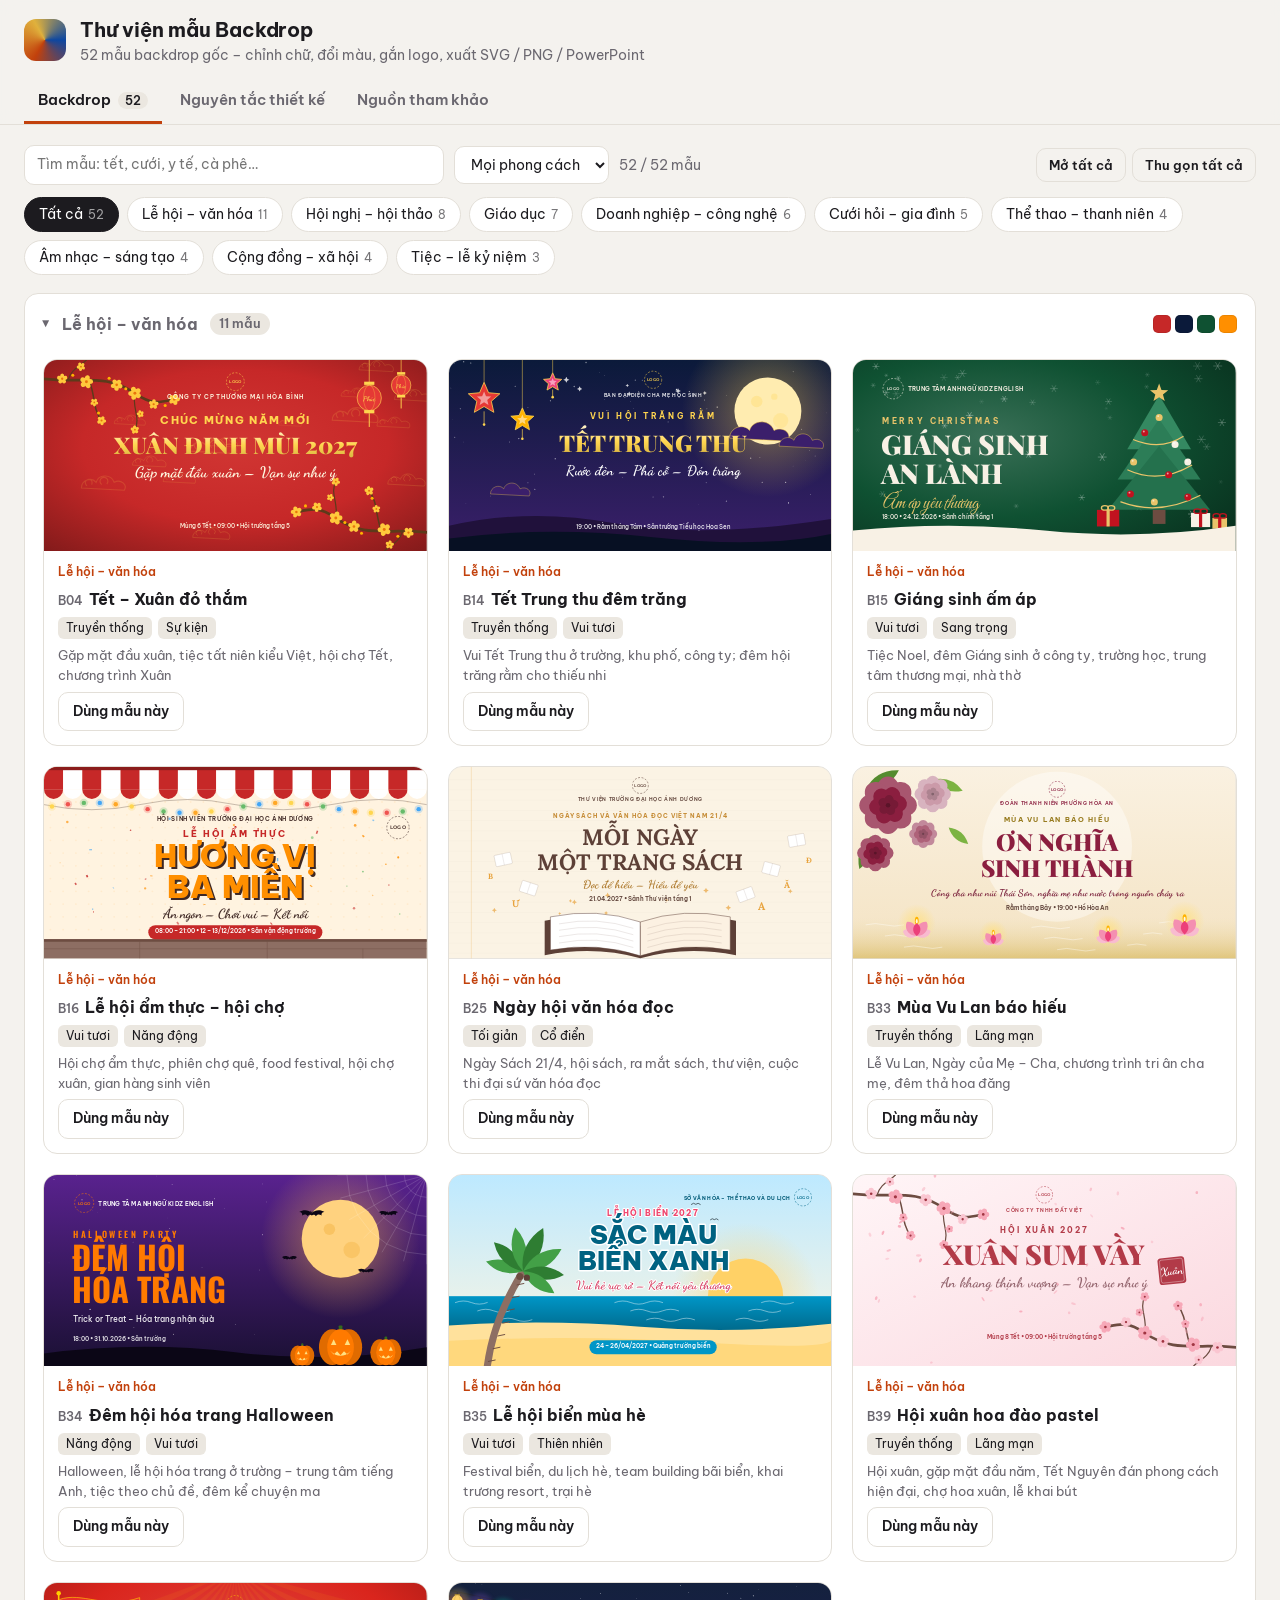
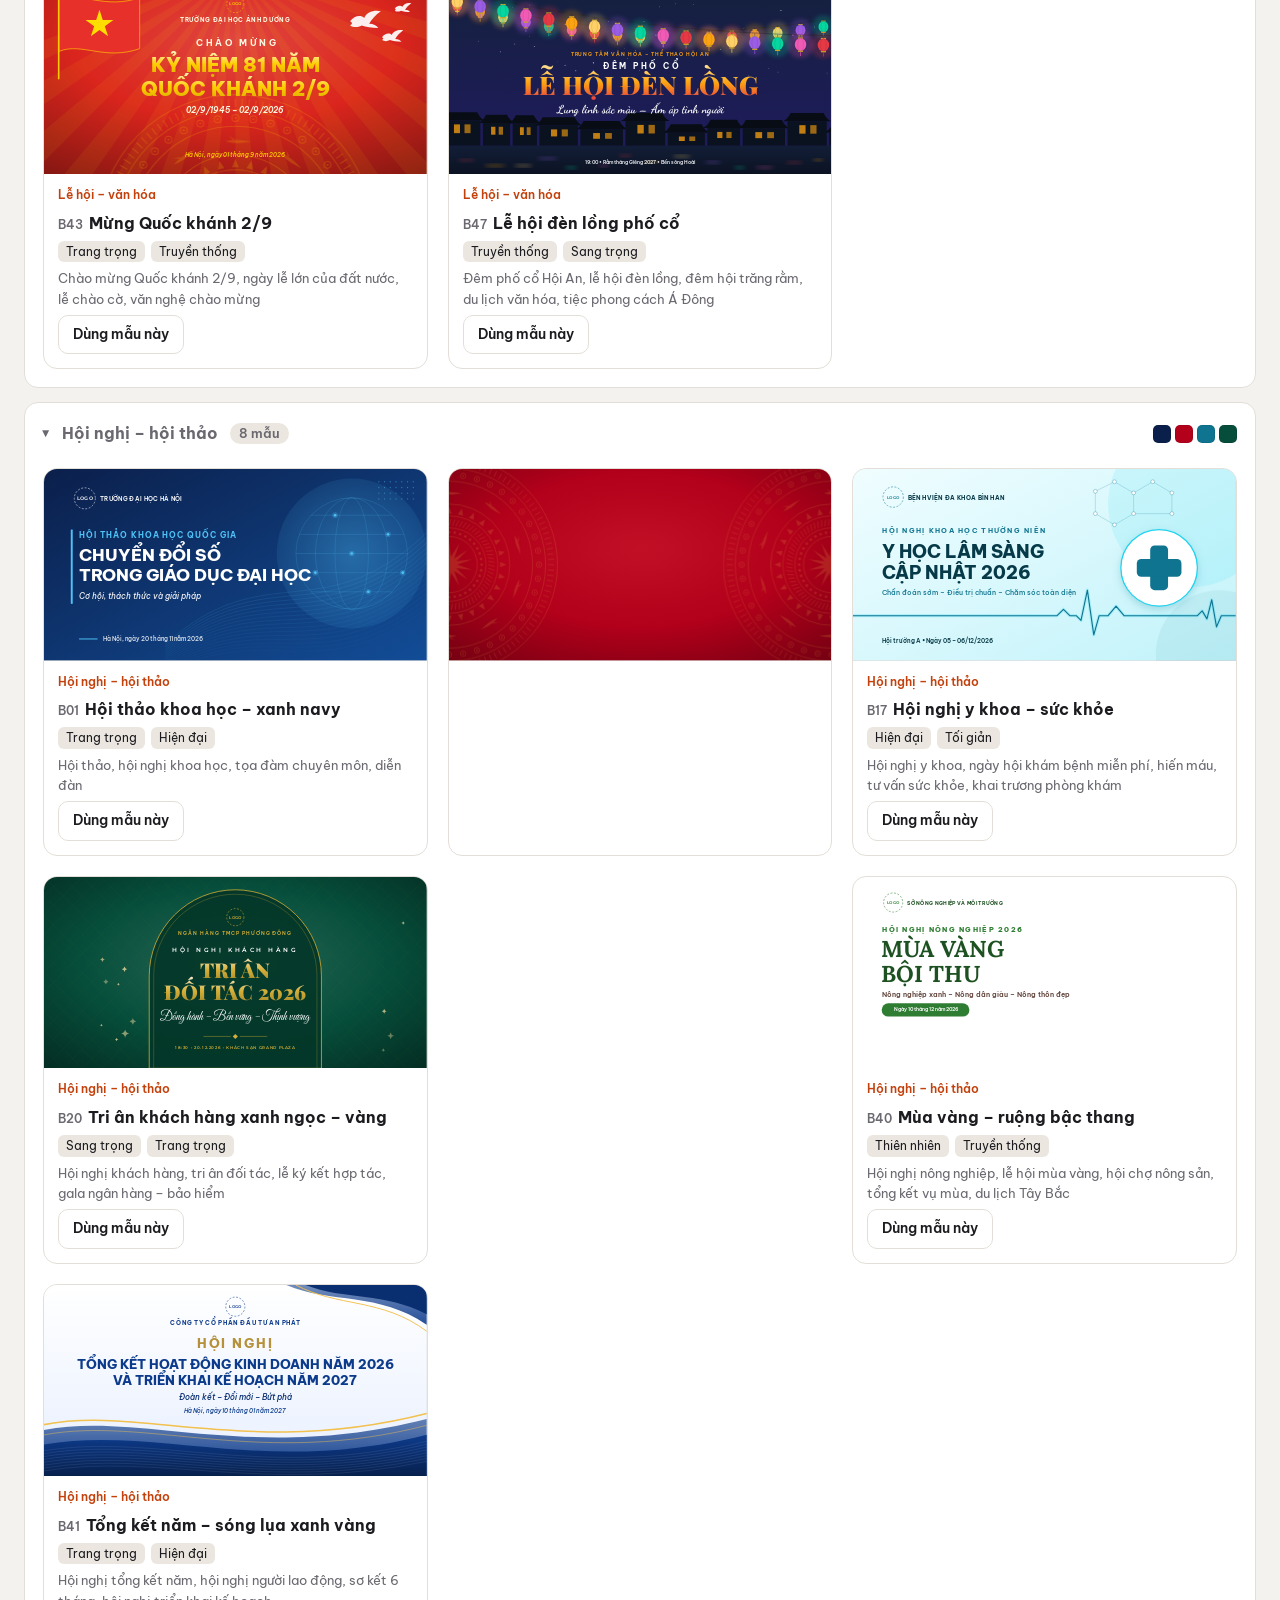
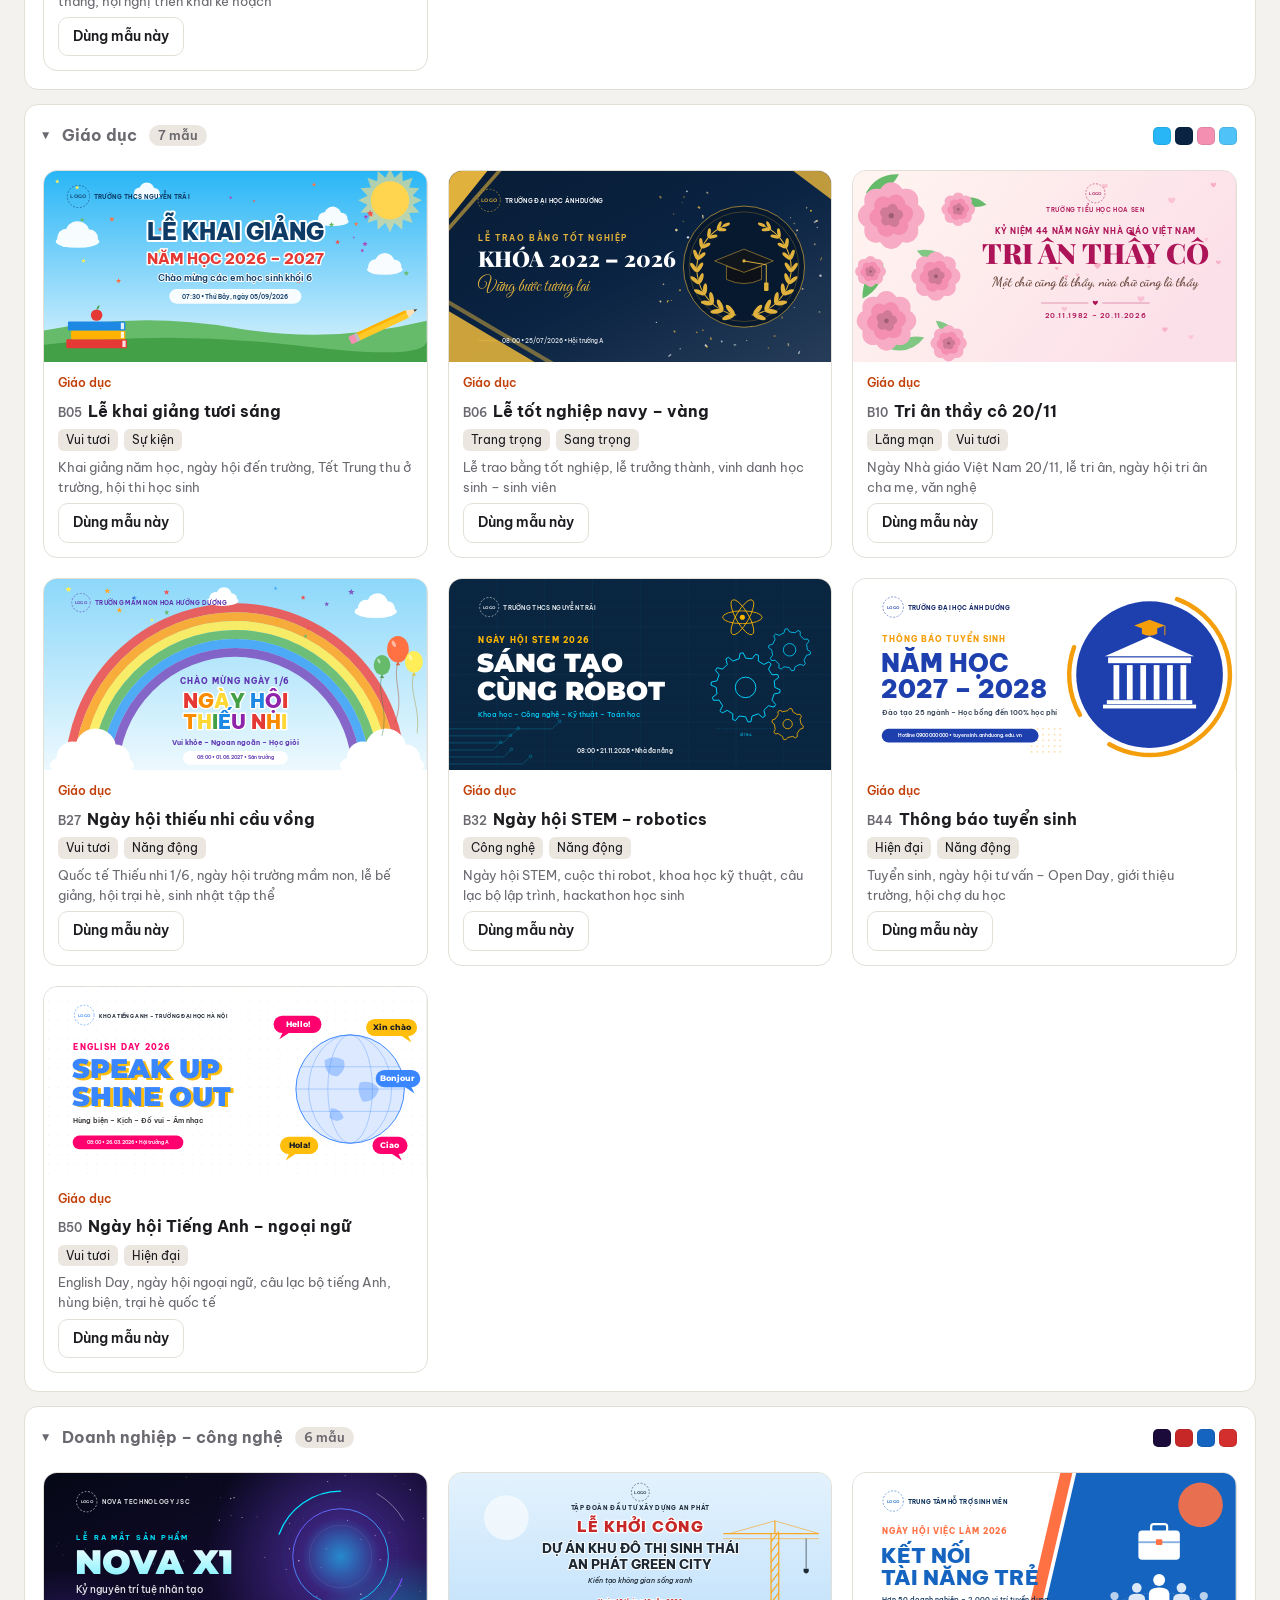
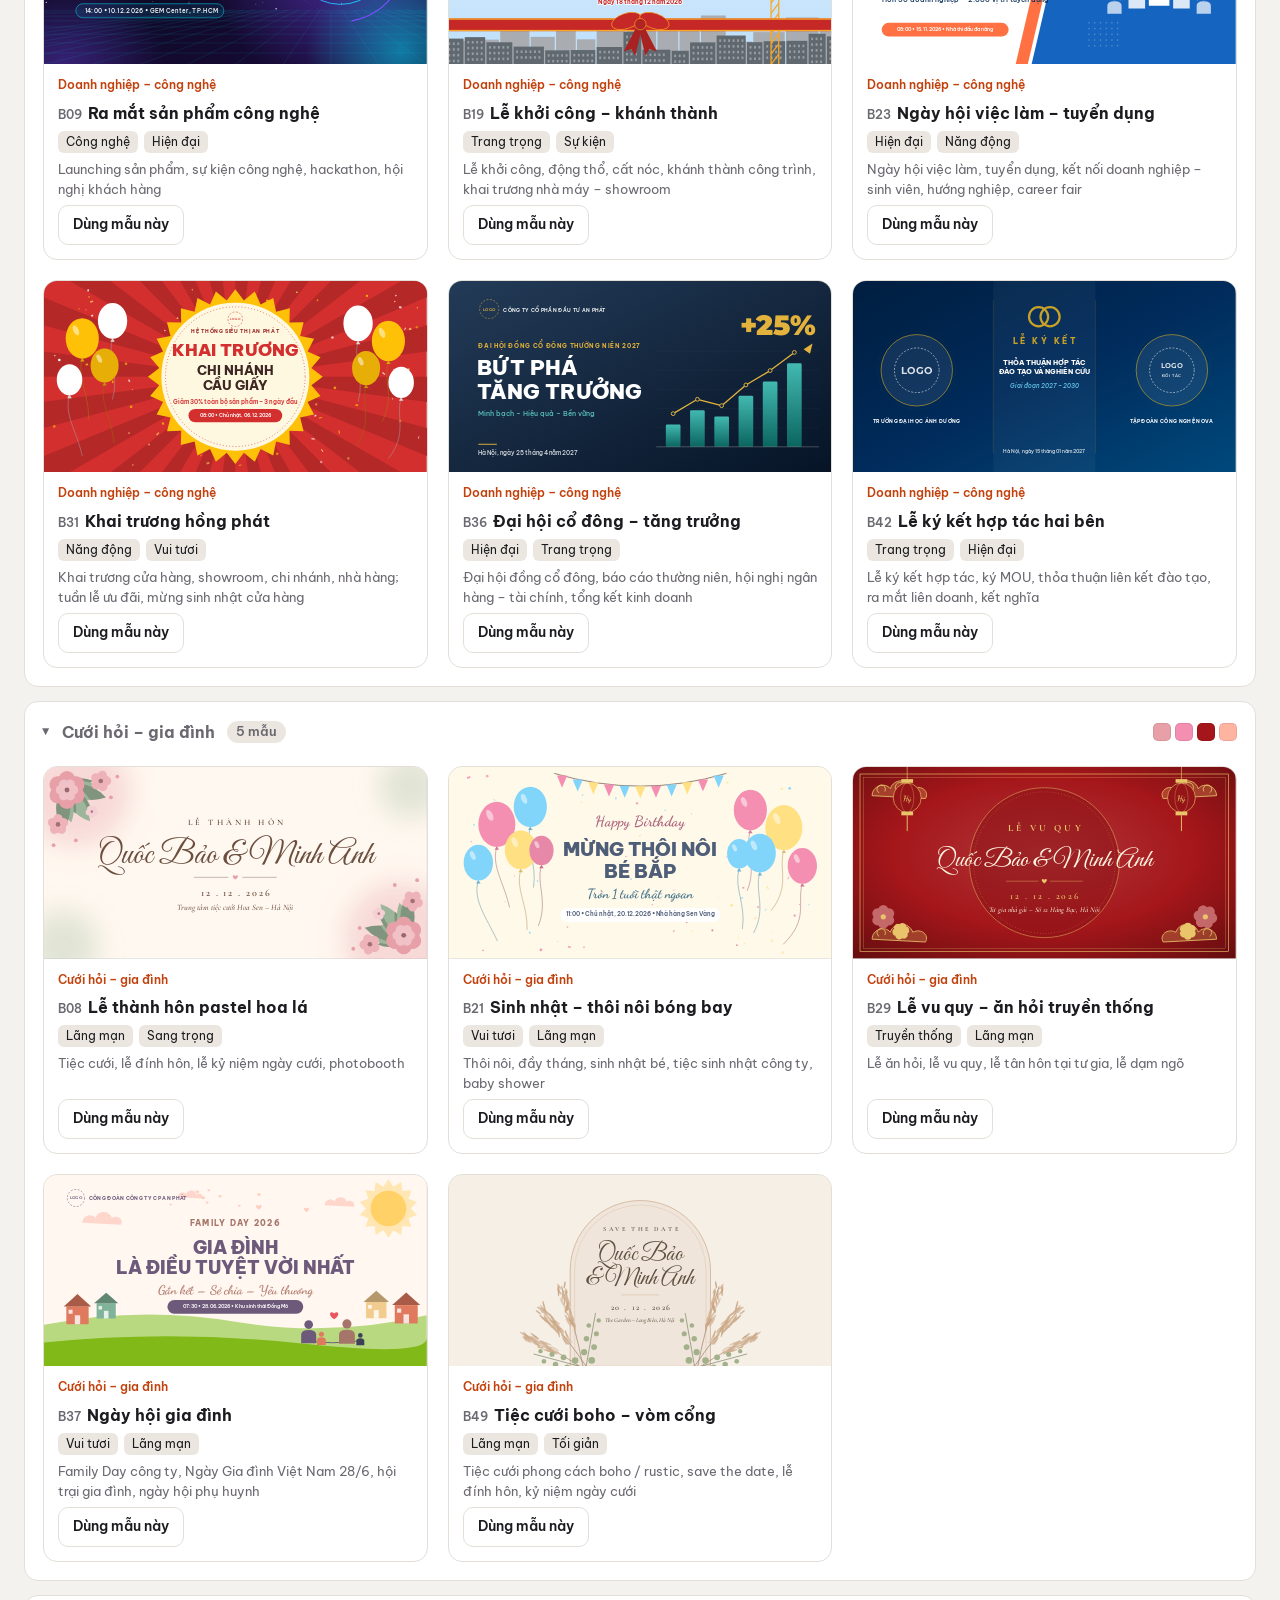
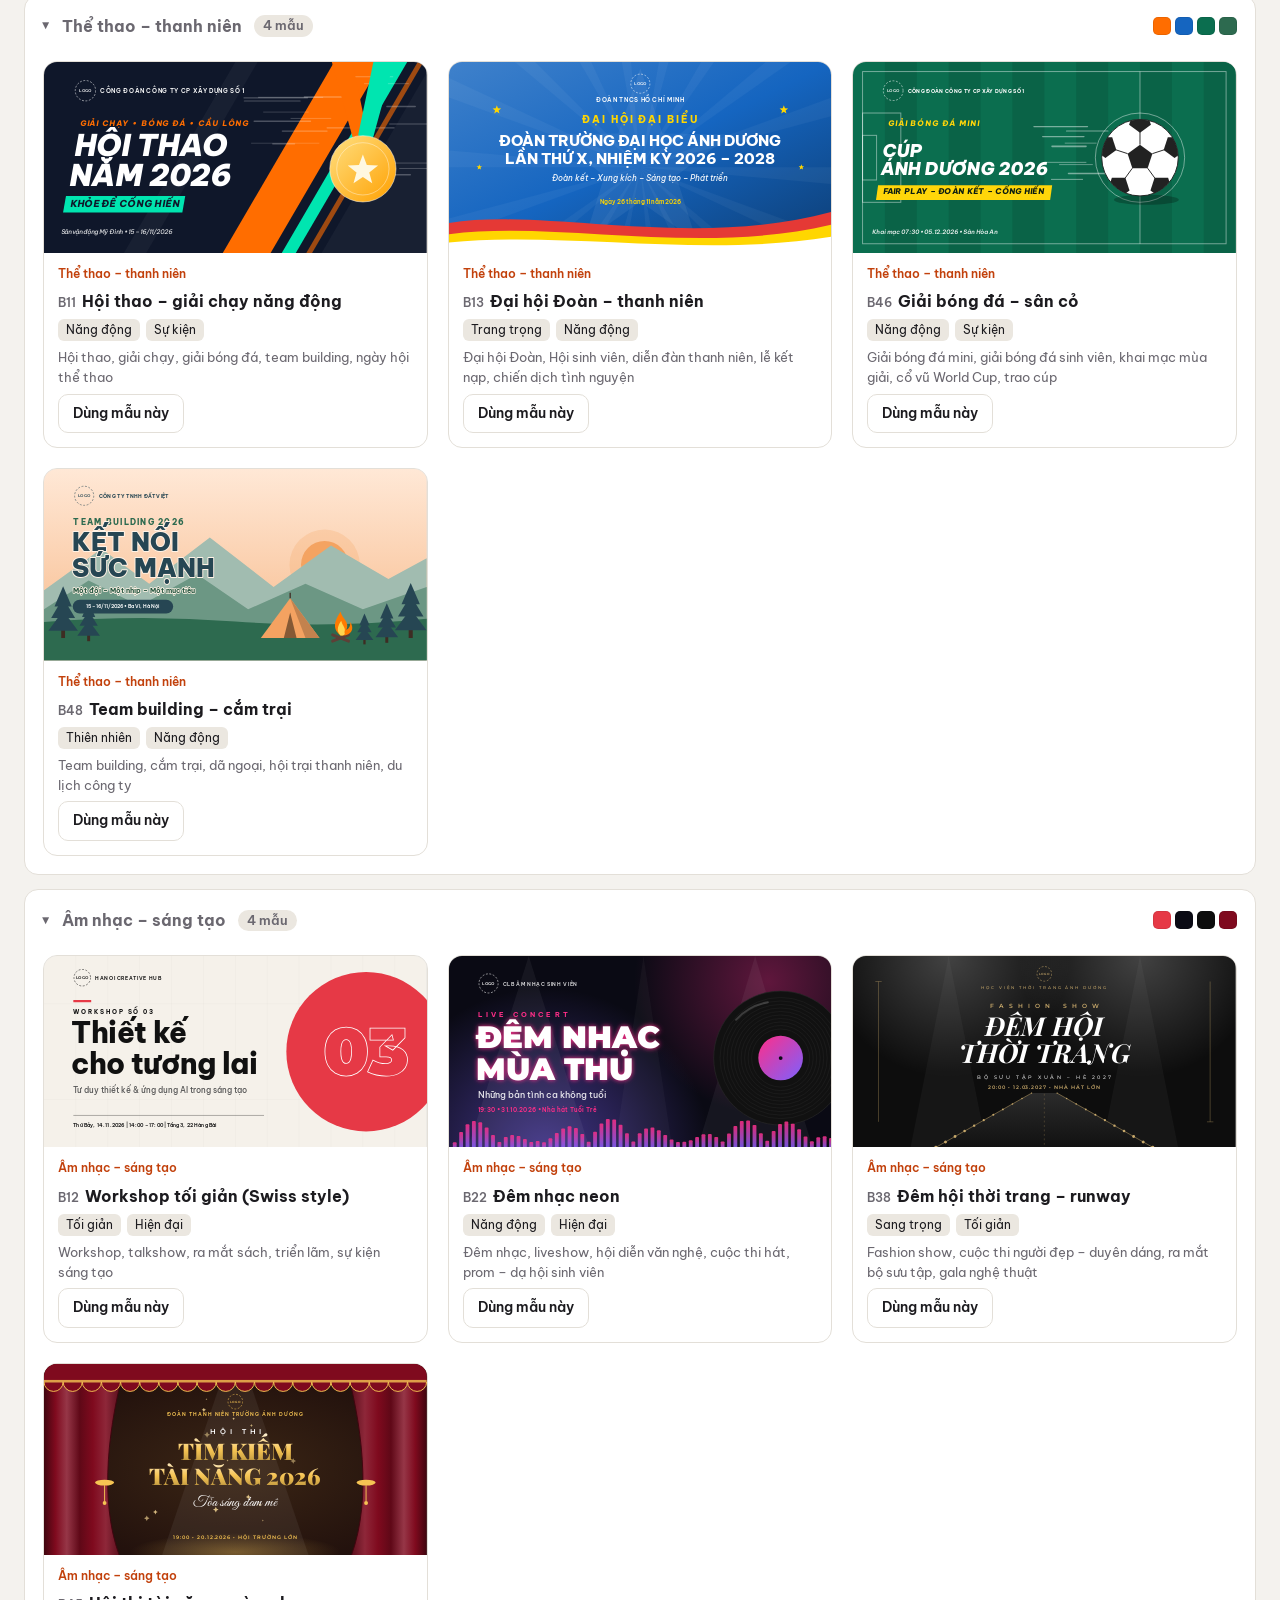
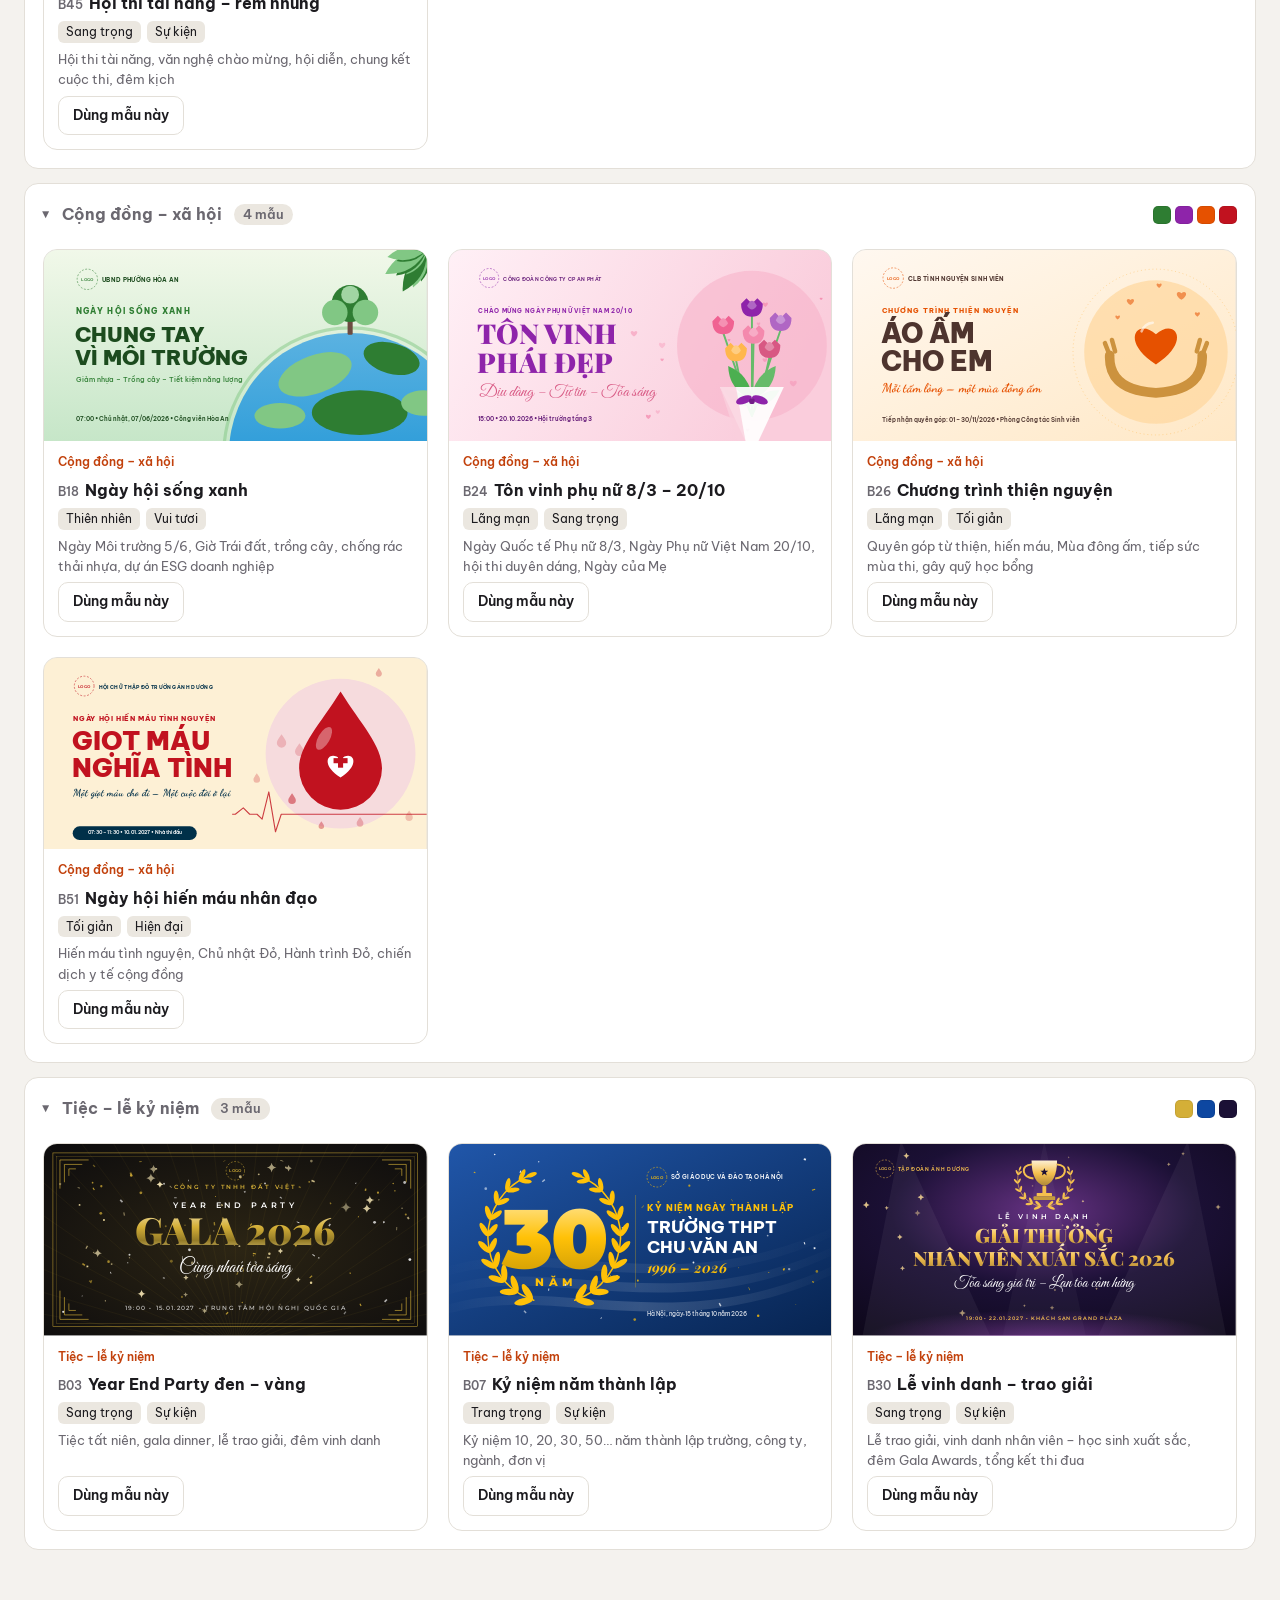
==== thu-vien/index.html @ 499a1e37 "Thư viện mẫu backdrop: 52 mẫu, trình chỉnh sửa và xuất SVG/PNG/PPTX - 52 mẫu backdrop vector (tỉ lệ " ====
<!doctype html>
<html lang="vi">
<head>
<meta charset="utf-8">
<meta name="viewport" content="width=device-width, initial-scale=1">
<title>Thư viện mẫu Backdrop</title>
<link rel="preconnect" href="https://fonts.googleapis.com">
<link rel="preconnect" href="https://fonts.gstatic.com" crossorigin>
<link id="gfonts" rel="stylesheet" href="">
<link rel="stylesheet" href="style.css">
</head>
<body>
<header class="top">
  <div class="brand">
    <div class="mark" aria-hidden="true"></div>
    <div>
      <h1>Thư viện mẫu Backdrop</h1>
      <p><span id="nAll">52</span> mẫu backdrop gốc – chỉnh chữ, đổi màu, gắn logo, xuất SVG / PNG / PowerPoint</p>
    </div>
  </div>
  <nav class="tabs" role="tablist">
    <button role="tab" data-tab="backdrop" class="on">Backdrop <span class="n" id="nB"></span></button>
    <button role="tab" data-tab="guide">Nguyên tắc thiết kế</button>
    <button role="tab" data-tab="refs">Nguồn tham khảo</button>
  </nav>
</header>

<main>
  <section id="gallery" class="panel">
    <div class="filters">
      <input type="search" id="q" placeholder="Tìm mẫu: tết, cưới, y tế, cà phê…" aria-label="Tìm mẫu">
      <select id="styleSel" aria-label="Lọc theo phong cách"></select>
      <span class="count" id="count"></span>
      <span class="grp-tools"><button type="button" class="btn ghost" id="openAll">Mở tất cả</button><button type="button" class="btn ghost" id="closeAll">Thu gọn tất cả</button></span>
    </div>
    <div class="chips" id="chips"></div>
    <div class="grid" id="grid"></div>
  </section>

  <section id="guide" class="panel doc" hidden></section>
  <section id="refs" class="panel doc" hidden></section>
</main>

<!-- Trình chỉnh sửa -->
<div class="editor" id="editor" hidden>
  <div class="ed-box" role="dialog" aria-modal="true" aria-labelledby="edTitle">
    <div class="ed-head">
      <div>
        <span class="ed-id" id="edId"></span>
        <h2 id="edTitle"></h2>
      </div>
      <button class="x" id="edClose" aria-label="Đóng">✕</button>
    </div>
    <div class="ed-body">
      <form class="ed-form" id="edForm" autocomplete="off"></form>
      <div class="ed-preview">
        <div class="stage" id="stage"></div>
        <p class="ed-desc" id="edDesc"></p>
        <div class="ed-actions">
          <button class="btn primary" id="dlSvg">Tải SVG (vector)</button>
          <div class="png">
            <button class="btn" id="dlPng">Tải PNG</button>
            <select id="pngSize" aria-label="Kích thước PNG"></select>
          </div>
          <div class="png">
            <button class="btn" id="dlPptx">Tải PPTX</button>
            <select id="pptxMode" aria-label="Kiểu file PowerPoint">
              <option value="edit" selected>Chữ sửa được trong PowerPoint</option>
              <option value="image">Ảnh nguyên bản (giống 100 %)</option>
            </select>
          </div>
          <button class="btn ghost" id="reset">Khôi phục mặc định</button>
        </div>
        <p class="status" id="status" role="status"></p>
      </div>
    </div>
  </div>
</div>

<script src="js/core.js"></script>
<script src="js/backdrops.js"></script>
<script src="js/backdrops2.js"></script>
<script src="js/backdrops3.js"></script>
<script src="js/backdrops4.js"></script>
<script src="js/topics.js"></script>
<script src="js/content.js"></script>
<script src="js/studio.js"></script>
<script src="js/motifs.js"></script>
<script src="js/motifs2.js"></script>
<script src="js/app.js"></script>
</body>
</html>
---- thu-vien/style.css ----
:root {
  --bg: #f4f2ee;
  --card: #ffffff;
  --ink: #1c1b1f;
  --muted: #6b6870;
  --line: #e3dfd8;
  --accent: #c2410c;
  --accent-ink: #ffffff;
  --chip: #ebe7e0;
  --check: repeating-conic-gradient(#ece9e4 0 25%, #f8f7f5 0 50%) 0 0 / 18px 18px;
  --radius: 14px;
  font-family: 'Be Vietnam Pro', system-ui, sans-serif;
}
* { box-sizing: border-box; }
html, body { margin: 0; background: var(--bg); color: var(--ink); }
body { font-size: 15px; line-height: 1.55; }
button, input, select, textarea { font: inherit; color: inherit; }

/* ---------- Đầu trang ---------- */
.top { position: sticky; top: 0; z-index: 5; background: rgba(244, 242, 238, .92); backdrop-filter: blur(8px); border-bottom: 1px solid var(--line); padding: 14px 24px 0; }
.brand { display: flex; gap: 14px; align-items: center; max-width: 1280px; margin: 0 auto; }
.mark { width: 42px; height: 42px; border-radius: 12px; flex: none; background: conic-gradient(from 210deg, #c2410c, #e0b13c, #0d47a1, #c2410c); }
.brand h1 { font-size: 20px; margin: 0; letter-spacing: -.01em; }
.brand p { margin: 0; color: var(--muted); font-size: 13.5px; }
.tabs { display: flex; gap: 4px; max-width: 1280px; margin: 12px auto 0; overflow-x: auto; scrollbar-width: none; }
.tabs button { border: 0; background: none; padding: 10px 14px; border-bottom: 3px solid transparent; cursor: pointer; font-weight: 600; color: var(--muted); white-space: nowrap; }
.tabs button.on { color: var(--ink); border-color: var(--accent); }
.tabs .n { font-size: 12px; background: var(--chip); border-radius: 99px; padding: 1px 7px; margin-left: 4px; }

main { max-width: 1280px; margin: 0 auto; padding: 20px 24px 60px; }

/* ---------- Bộ lọc & lưới mẫu ---------- */
.filters { display: flex; gap: 10px; flex-wrap: wrap; align-items: center; margin-bottom: 12px; }
.filters input, .filters select { border: 1px solid var(--line); background: var(--card); border-radius: 10px; padding: 8px 12px; font-size: 14px; }
.filters input { flex: 1 1 260px; max-width: 420px; }
.filters input:focus, .filters select:focus { outline: 2px solid var(--accent); outline-offset: -1px; }
.filters .count { color: var(--muted); font-size: 13.5px; }
.empty { grid-column: 1 / -1; color: var(--muted); padding: 30px 0; text-align: center; }
.meta .topic { font-size: 12px; color: var(--accent); font-weight: 600; }
.chips { display: flex; flex-wrap: wrap; gap: 8px; margin-bottom: 18px; }
.chips button { border: 1px solid var(--line); background: var(--card); border-radius: 99px; padding: 6px 14px; cursor: pointer; font-size: 13.5px; }
.chips button.on { background: var(--ink); color: #fff; border-color: var(--ink); }
.grid { display: grid; gap: 20px; grid-template-columns: repeat(auto-fill, minmax(340px, 1fr)); }
.card { background: var(--card); border: 1px solid var(--line); border-radius: var(--radius); overflow: hidden; display: flex; flex-direction: column; transition: box-shadow .2s, transform .2s; }
.card:hover { box-shadow: 0 10px 30px rgba(0, 0, 0, .08); transform: translateY(-2px); }
.thumb { cursor: pointer; background: #ddd; }
.thumb svg { width: 100%; height: auto; display: block; }
.meta { padding: 12px 14px 14px; display: flex; flex-direction: column; gap: 6px; flex: 1; }
.meta h3 { margin: 0; font-size: 15.5px; }
.meta .id { font-size: 12px; color: var(--muted); font-weight: 600; margin-right: 6px; }
.meta .use { margin: 0; color: var(--muted); font-size: 13px; }
.tags { display: flex; gap: 6px; flex-wrap: wrap; }
.tags span { font-size: 11.5px; background: var(--chip); border-radius: 6px; padding: 2px 8px; }
.meta .btn { margin-top: auto; align-self: flex-start; }

.btn { border: 1px solid var(--line); background: var(--card); padding: 8px 14px; border-radius: 10px; cursor: pointer; font-weight: 600; font-size: 14px; }
.btn:hover { border-color: #bdb6ab; }
.btn.primary { background: var(--accent); color: var(--accent-ink); border-color: var(--accent); }
.btn.primary:hover { filter: brightness(1.08); }
.btn.ghost { background: transparent; }
.btn:disabled { opacity: .55; cursor: progress; }

/* ---------- Trình chỉnh sửa ---------- */
.editor { position: fixed; inset: 0; z-index: 20; background: rgba(20, 18, 24, .55); display: flex; align-items: center; justify-content: center; padding: 20px; }
.editor[hidden] { display: none; }
.ed-box { background: var(--bg); border-radius: 18px; width: min(1320px, 100%); max-height: 100%; display: flex; flex-direction: column; overflow: hidden; box-shadow: 0 30px 80px rgba(0, 0, 0, .35); }
.ed-head { display: flex; justify-content: space-between; align-items: center; padding: 14px 20px; border-bottom: 1px solid var(--line); background: var(--card); }
.ed-head h2 { margin: 0; font-size: 18px; }
.ed-id { font-size: 12px; color: var(--muted); font-weight: 700; }
.x { border: 0; background: var(--chip); width: 36px; height: 36px; border-radius: 50%; cursor: pointer; font-size: 16px; }
.ed-body { display: grid; grid-template-columns: 340px 1fr; min-height: 0; overflow: hidden; flex: 1; }
.ed-form { padding: 18px 20px; overflow-y: auto; border-right: 1px solid var(--line); display: flex; flex-direction: column; gap: 12px; background: var(--card); }
.ed-form label { display: flex; flex-direction: column; gap: 4px; font-size: 13px; font-weight: 600; color: var(--muted); }
.ed-form input[type=text], .ed-form textarea { border: 1px solid var(--line); border-radius: 9px; padding: 8px 10px; background: #fff; color: var(--ink); font-weight: 500; font-size: 14.5px; resize: vertical; }
.ed-form input[type=text]:focus, .ed-form textarea:focus { outline: 2px solid var(--accent); outline-offset: -1px; border-color: transparent; }
.ed-form h4 { margin: 8px 0 0; font-size: 12px; text-transform: uppercase; letter-spacing: .08em; color: var(--muted); }
.colors { display: grid; grid-template-columns: 1fr 1fr; gap: 10px; }
.colors label { flex-direction: row; align-items: center; gap: 8px; font-weight: 500; color: var(--ink); }
.colors input[type=color] { width: 38px; height: 32px; border: 1px solid var(--line); border-radius: 8px; padding: 2px; background: #fff; cursor: pointer; flex: none; }
.ed-form .row { flex-direction: row; align-items: center; gap: 8px; color: var(--ink); font-weight: 500; }
.logo-pick { display: flex; gap: 8px; flex-wrap: wrap; align-items: center; }
.logo-pick img { width: 46px; height: 46px; object-fit: contain; background: var(--check); border-radius: 8px; border: 1px solid var(--line); }
.hint { font-size: 12.5px; color: var(--muted); margin: 0; font-weight: 400; }
.ed-preview { padding: 20px; overflow-y: auto; display: flex; flex-direction: column; gap: 14px; }
.stage { border-radius: 10px; overflow: hidden; box-shadow: 0 6px 24px rgba(0, 0, 0, .12); background: #fff; }
.stage svg { width: 100%; height: auto; display: block; }
.ed-desc { margin: 0; color: var(--muted); font-size: 14px; }
.ed-actions { display: flex; flex-wrap: wrap; gap: 10px; align-items: center; }
.png { display: flex; border: 1px solid var(--line); border-radius: 10px; overflow: hidden; background: var(--card); }
.png .btn { border: 0; border-radius: 0; }
.png select { border: 0; border-left: 1px solid var(--line); padding: 0 10px; background: var(--card); }
.status { margin: 0; font-size: 13.5px; color: var(--accent); min-height: 1.4em; }

/* ---------- Trang hướng dẫn ---------- */
.doc { max-width: 980px; }
.doc h2 { font-size: 22px; margin: 34px 0 10px; letter-spacing: -.01em; }
.doc h2:first-child { margin-top: 6px; }
.doc h3 { font-size: 16px; margin: 20px 0 6px; }
.doc p, .doc li { color: #38363c; }
.doc table { border-collapse: collapse; width: 100%; background: var(--card); border-radius: 12px; overflow: hidden; font-size: 14px; }
.doc th, .doc td { border-bottom: 1px solid var(--line); padding: 9px 12px; text-align: left; vertical-align: top; }
.doc th { background: var(--chip); font-weight: 700; }
.box { background: var(--card); border: 1px solid var(--line); border-radius: 12px; padding: 14px 18px; margin: 12px 0; }
.box.warn { border-left: 4px solid var(--accent); }
.pal { display: grid; grid-template-columns: repeat(auto-fill, minmax(260px, 1fr)); gap: 12px; }
.pal .p { background: var(--card); border: 1px solid var(--line); border-radius: 12px; padding: 12px; }
.pal .sw { display: flex; height: 38px; border-radius: 8px; overflow: hidden; margin: 6px 0; }
.pal .sw span { flex: 1; }
.pal code, .doc code { font-size: 12px; background: var(--chip); padding: 1px 5px; border-radius: 4px; }
.fontrow { background: var(--card); border: 1px solid var(--line); border-radius: 12px; padding: 12px 16px; margin: 8px 0; display: grid; grid-template-columns: 170px 1fr; gap: 12px; align-items: center; }
.fontrow small { color: var(--muted); display: block; }
.links { display: grid; grid-template-columns: repeat(auto-fill, minmax(280px, 1fr)); gap: 12px; }
.links a { display: block; background: var(--card); border: 1px solid var(--line); border-radius: 12px; padding: 14px 16px; text-decoration: none; color: var(--ink); }
.links a:hover { border-color: var(--accent); }
.links a b { display: block; margin-bottom: 2px; }
.links a span { color: var(--muted); font-size: 13.5px; }
pre.prompt { white-space: pre-wrap; background: #1f1d24; color: #f3efe8; padding: 14px 16px; border-radius: 12px; font-size: 13.5px; line-height: 1.6; }

@media (max-width: 860px) {
  .top { padding: 12px 16px 0; }
  main { padding: 16px 16px 50px; }
  .grid { grid-template-columns: 1fr; }
  .editor { padding: 0; }
  .ed-box { border-radius: 0; height: 100%; }
  .ed-body { grid-template-columns: 1fr; overflow-y: auto; }
  .ed-form { border-right: 0; border-bottom: 1px solid var(--line); overflow: visible; }
  .ed-preview { overflow: visible; order: -1; }
  .fontrow { grid-template-columns: 1fr; }
}
.chips small { opacity: .6; font-size: 11.5px; margin-left: 2px; }

/* ---------- Bảng màu & tùy chọn tự động ---------- */
.ed-form input[type=range] { width: 100%; accent-color: var(--accent); }
.ed-form output { float: right; color: var(--ink); font-weight: 700; }
.ed-form select { border: 1px solid var(--line); border-radius: 9px; padding: 7px 8px; background: #fff; color: var(--ink); font-weight: 500; }
.ed-form .two { display: grid; grid-template-columns: 1fr 1fr; gap: 10px; }
.pals { display: grid; grid-template-columns: repeat(3, 1fr); gap: 6px; }
.ed-form { overflow-x: hidden; }
.pal-chip { min-width: 0; border: 1px solid var(--line); background: #fff; border-radius: 9px; padding: 4px; cursor: pointer; display: flex; flex-wrap: wrap; gap: 0; overflow: hidden; }
.pal-chip:hover { border-color: var(--accent); }
.pal-chip span { flex: 1 0 20%; height: 18px; }
.pal-chip span:first-child { border-radius: 5px 0 0 5px; } .pal-chip span:nth-child(5) { border-radius: 0 5px 5px 0; }
.pal-chip em { flex: 1 0 100%; font-style: normal; font-size: 10.5px; color: var(--muted); text-align: left; padding: 3px 2px 0; white-space: nowrap; overflow: hidden; text-overflow: ellipsis; }
.gen { display: flex; gap: 8px; align-items: center; }
.gen input[type=color] { width: 38px; height: 34px; border: 1px solid var(--line); border-radius: 8px; padding: 2px; background: #fff; }
.gen select { flex: 1; border: 1px solid var(--line); border-radius: 9px; padding: 7px 8px; background: #fff; }
details summary { cursor: pointer; font-size: 13px; font-weight: 600; color: var(--muted); margin: 4px 0 8px; }
#layoutNote { color: var(--accent); }

/* ---------- Nhóm mẫu theo chủ đề (thu gọn / mở rộng) ---------- */
.grp-tools { margin-left: auto; display: flex; gap: 6px; }
.grp-tools .btn { padding: 6px 12px; font-size: 13px; }
.groups { display: flex; flex-direction: column; gap: 14px; }
.grp { background: var(--card); border: 1px solid var(--line); border-radius: var(--radius); }
.grp > summary { list-style: none; cursor: pointer; display: flex; align-items: center; gap: 12px; padding: 14px 18px; user-select: none; }
.grp > summary::-webkit-details-marker { display: none; }
.grp > summary::before { content: '▸'; font-size: 14px; color: var(--muted); transition: transform .2s; }
.grp[open] > summary::before { transform: rotate(90deg); }
.grp-name { font-weight: 700; font-size: 16px; }
.grp-n { font-size: 12.5px; color: var(--muted); background: var(--chip); border-radius: 99px; padding: 1px 9px; }
.grp-peek { margin-left: auto; display: flex; gap: 4px; }
.grp-peek i { width: 18px; height: 18px; border-radius: 5px; border: 1px solid rgba(0,0,0,.08); }
.grp > .grid { padding: 0 18px 18px; }
.grp:not([open]):hover { border-color: #bdb6ab; }
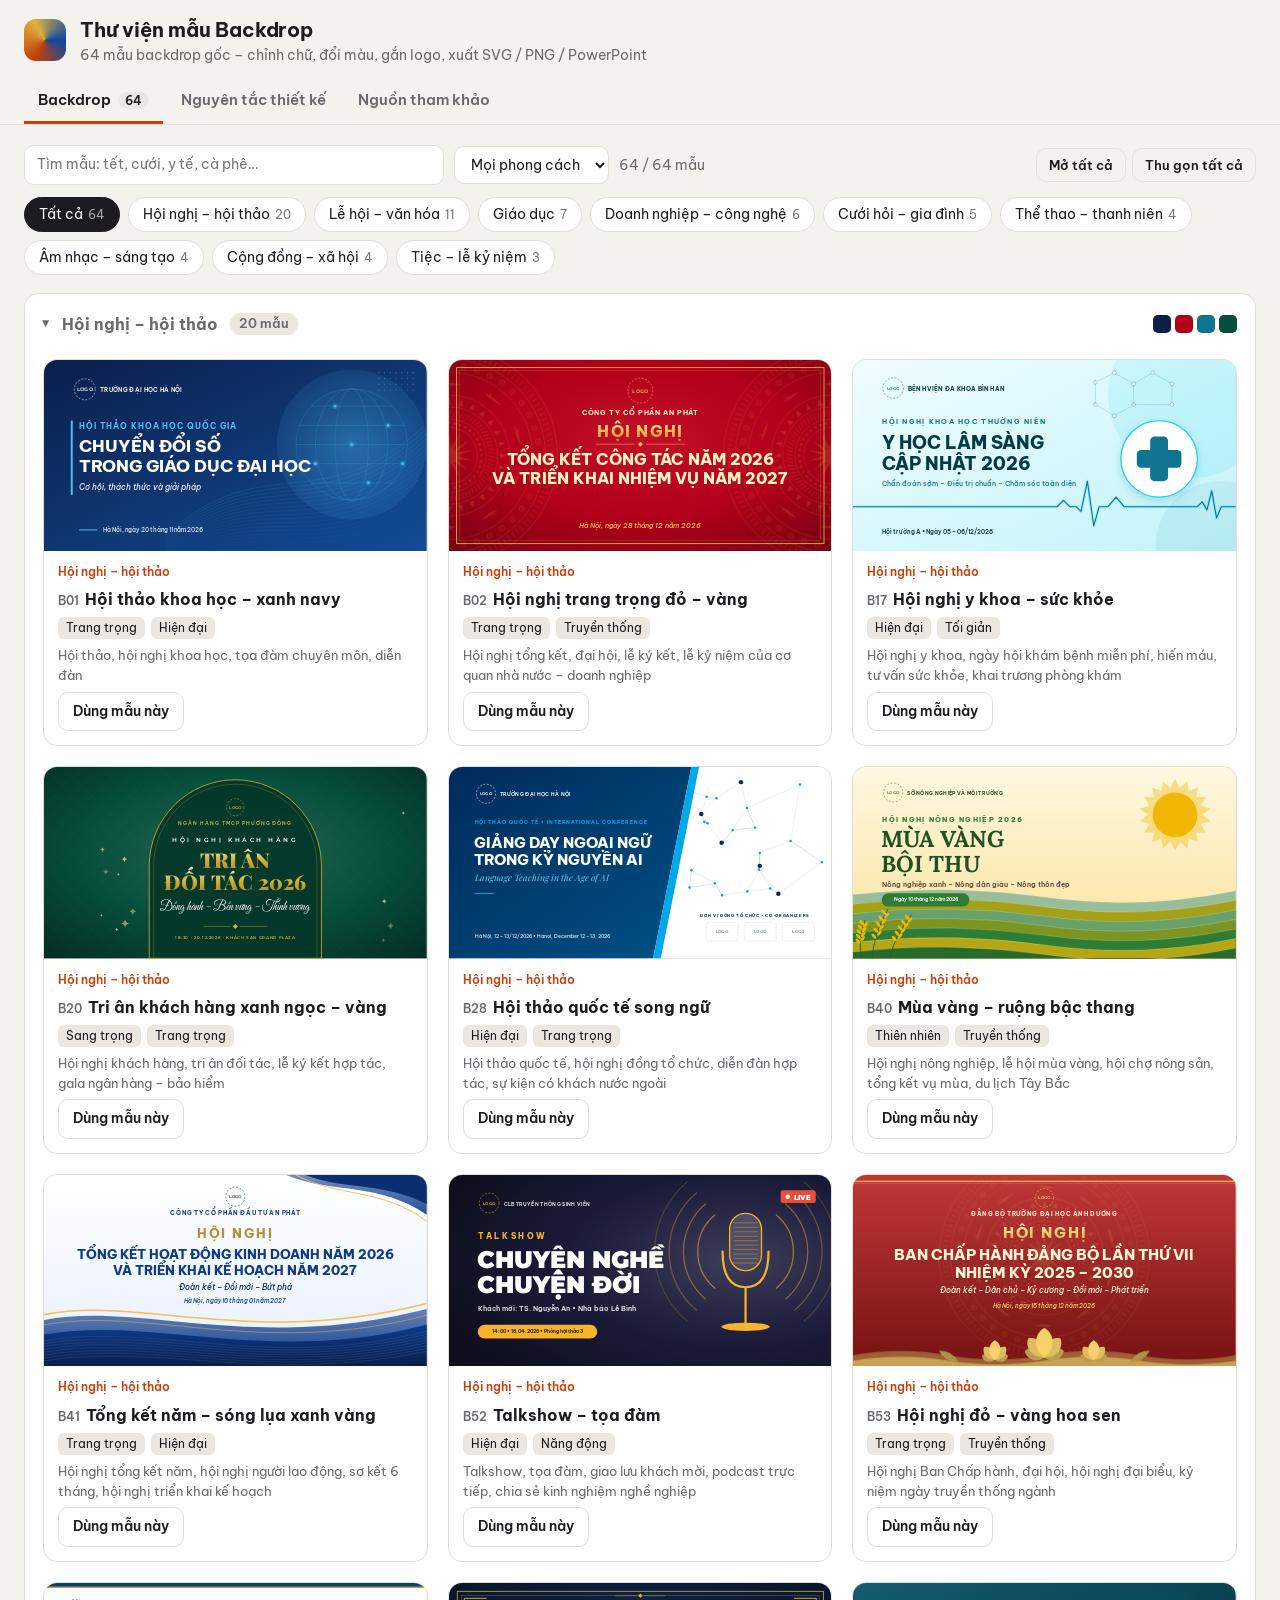
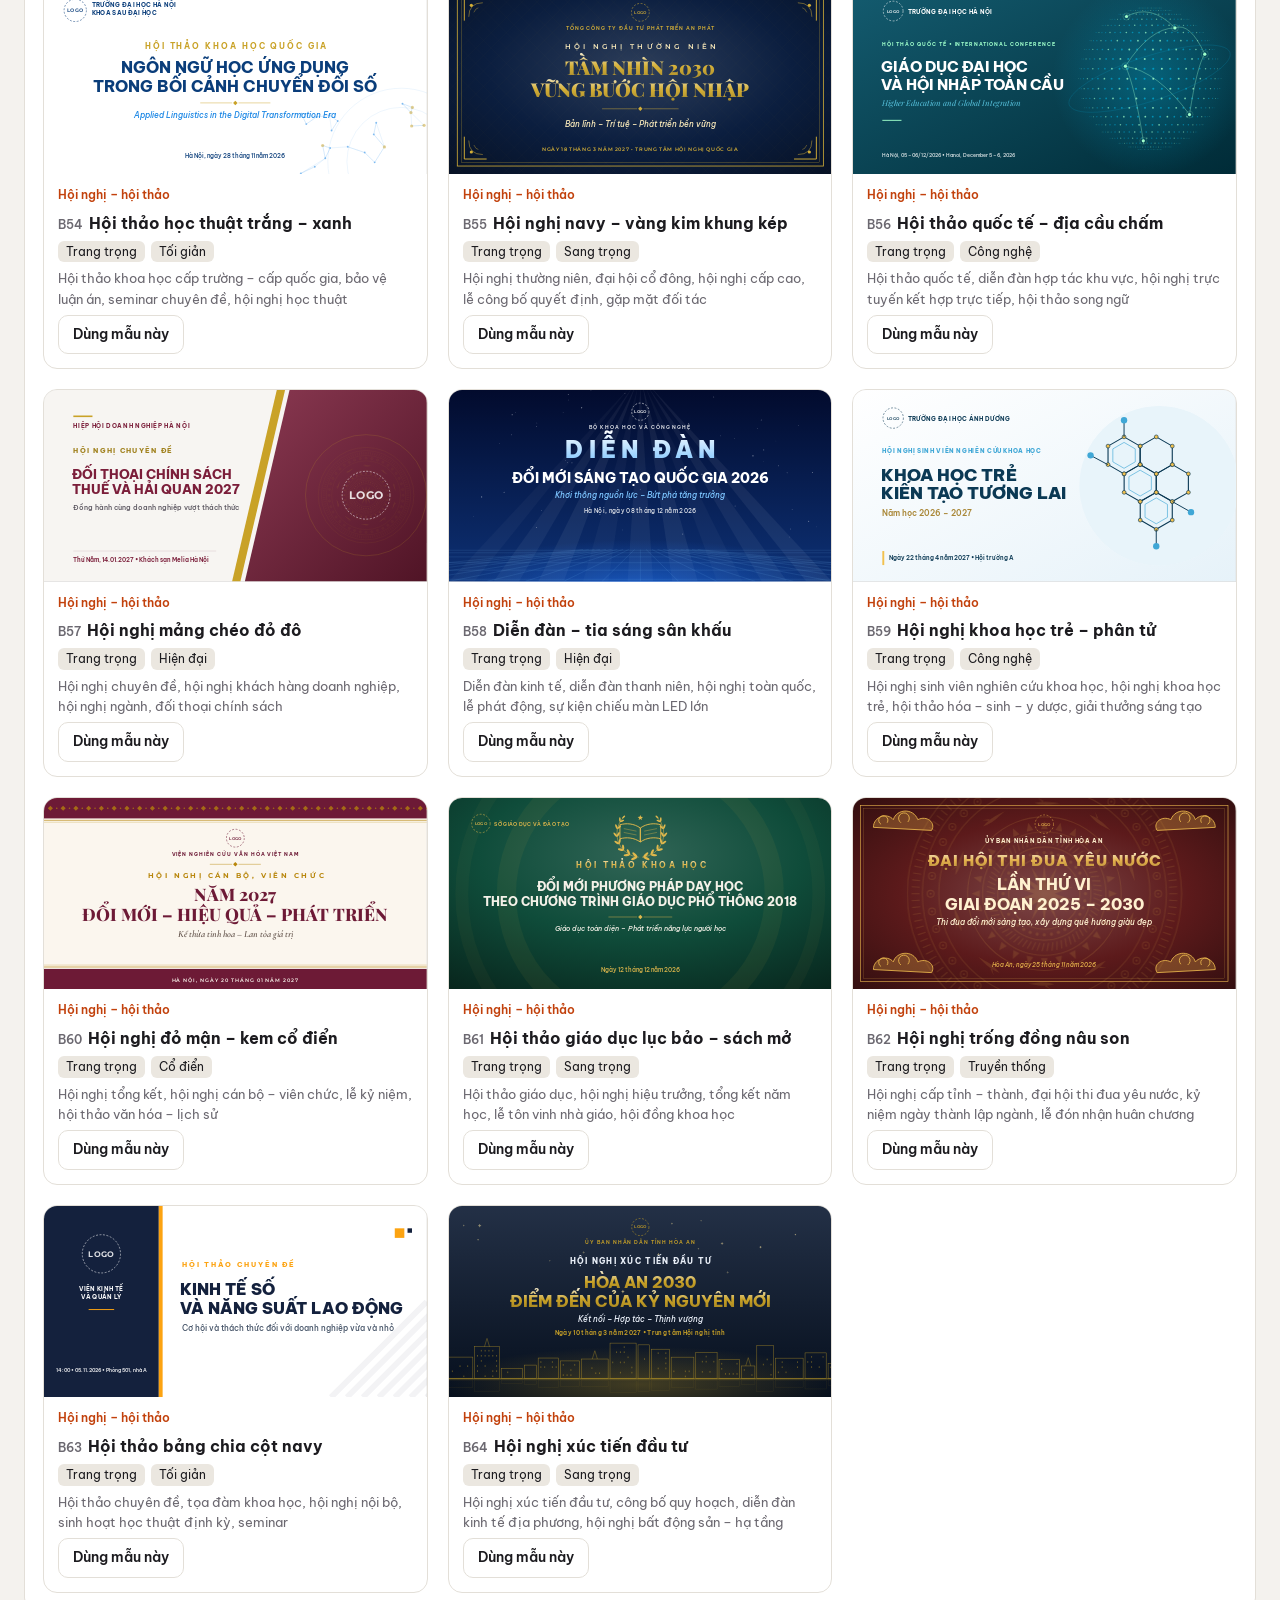
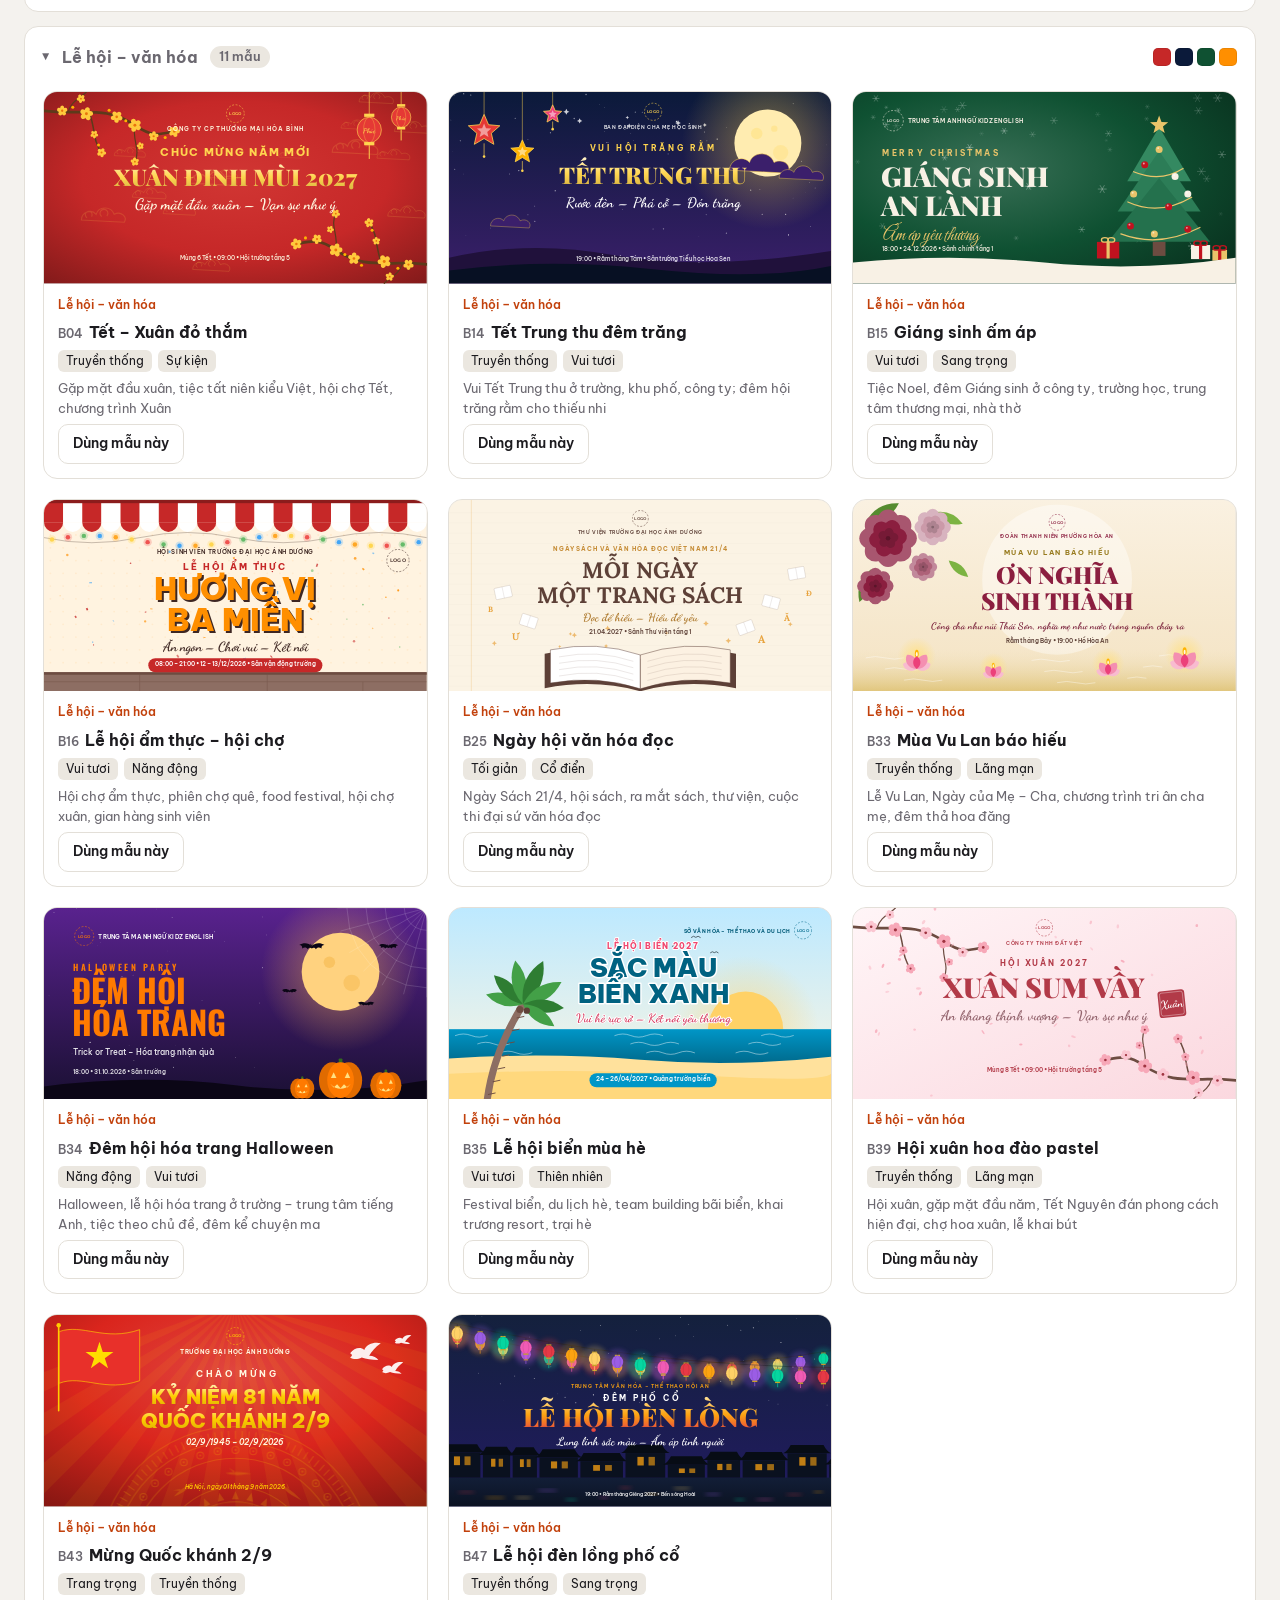
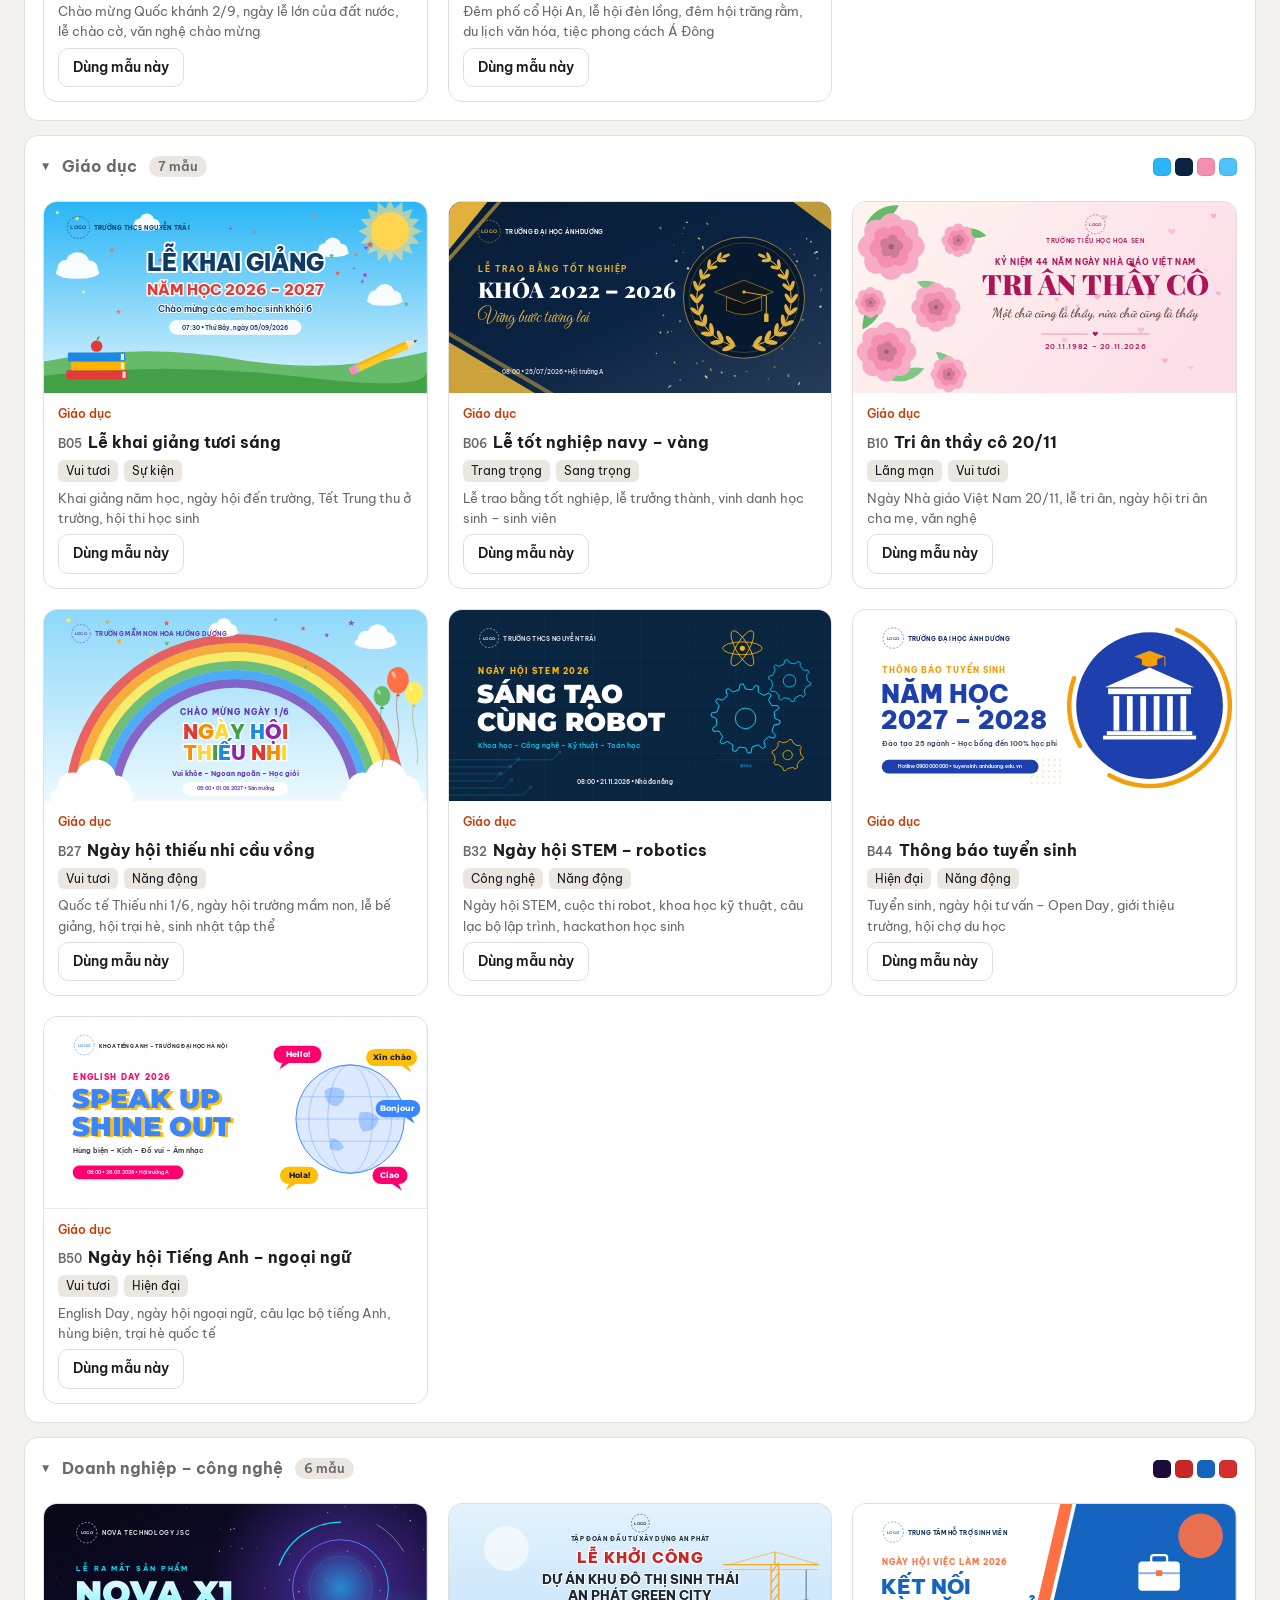
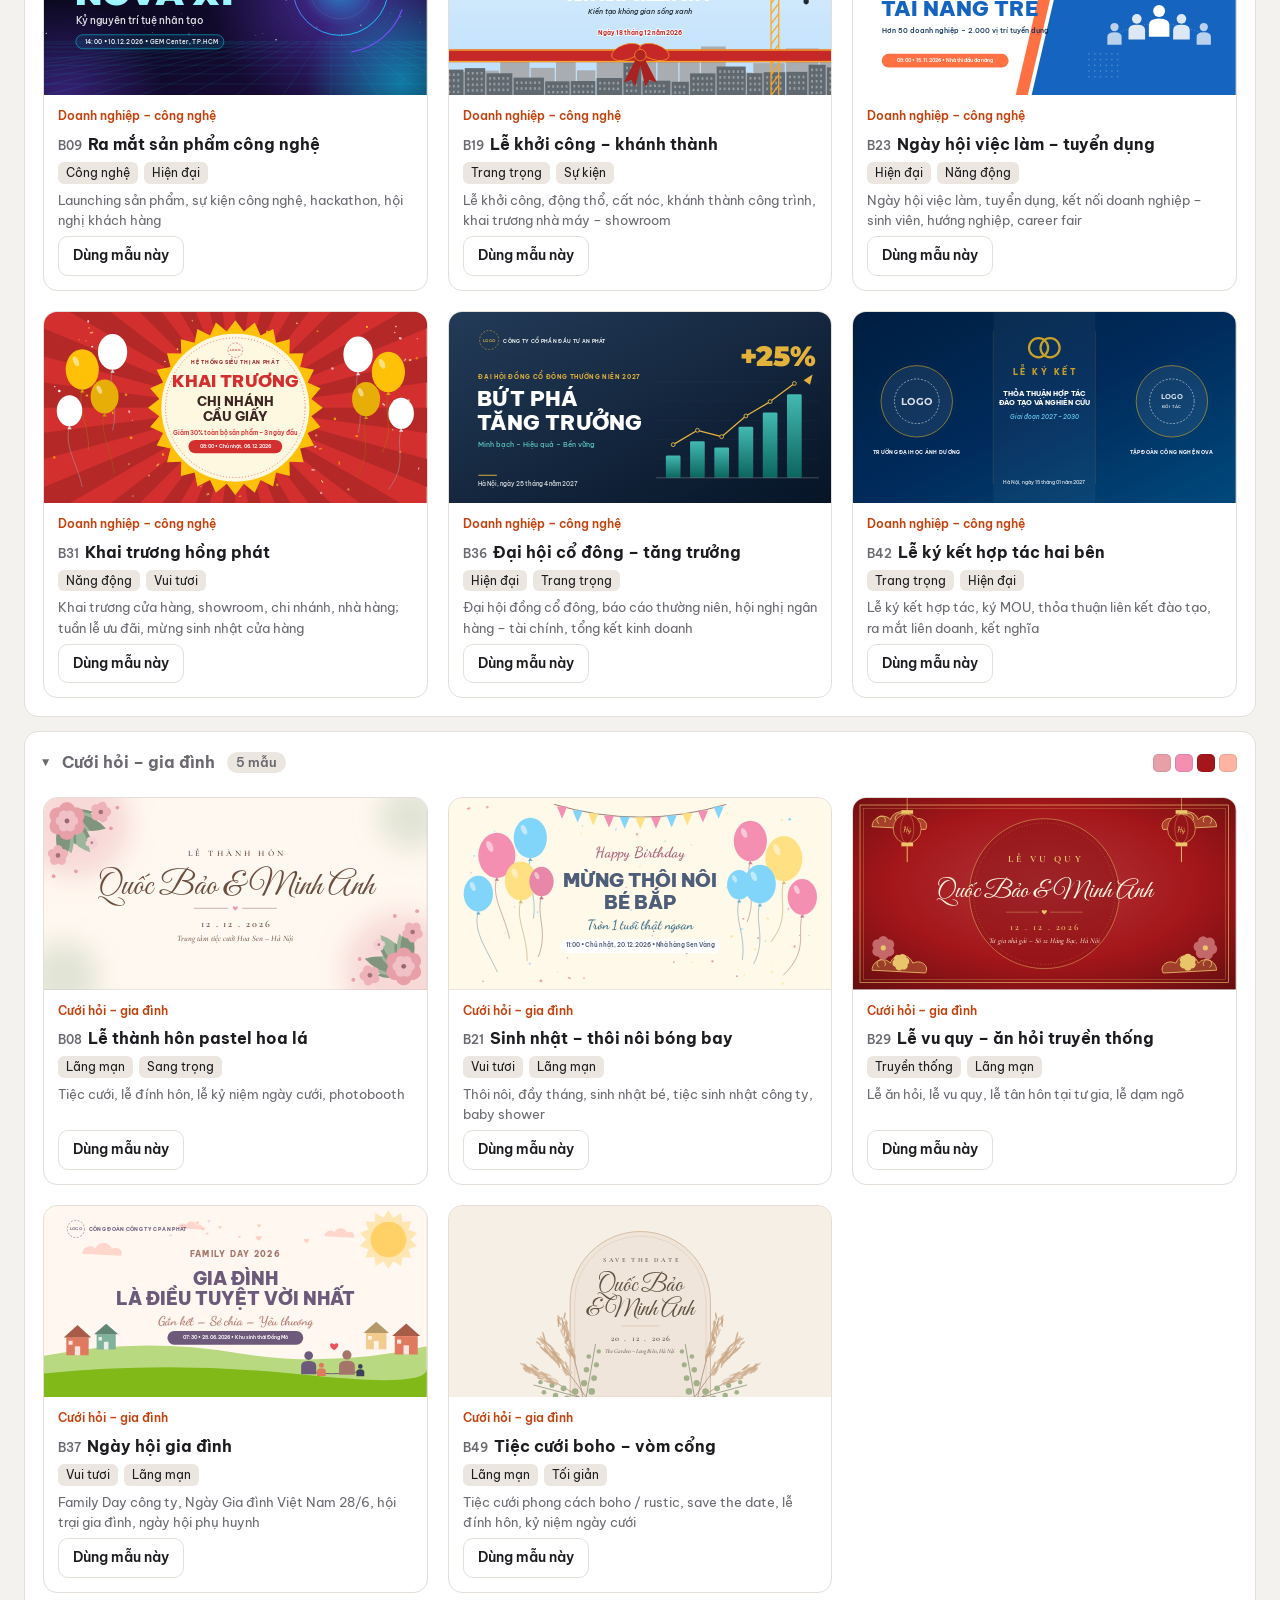
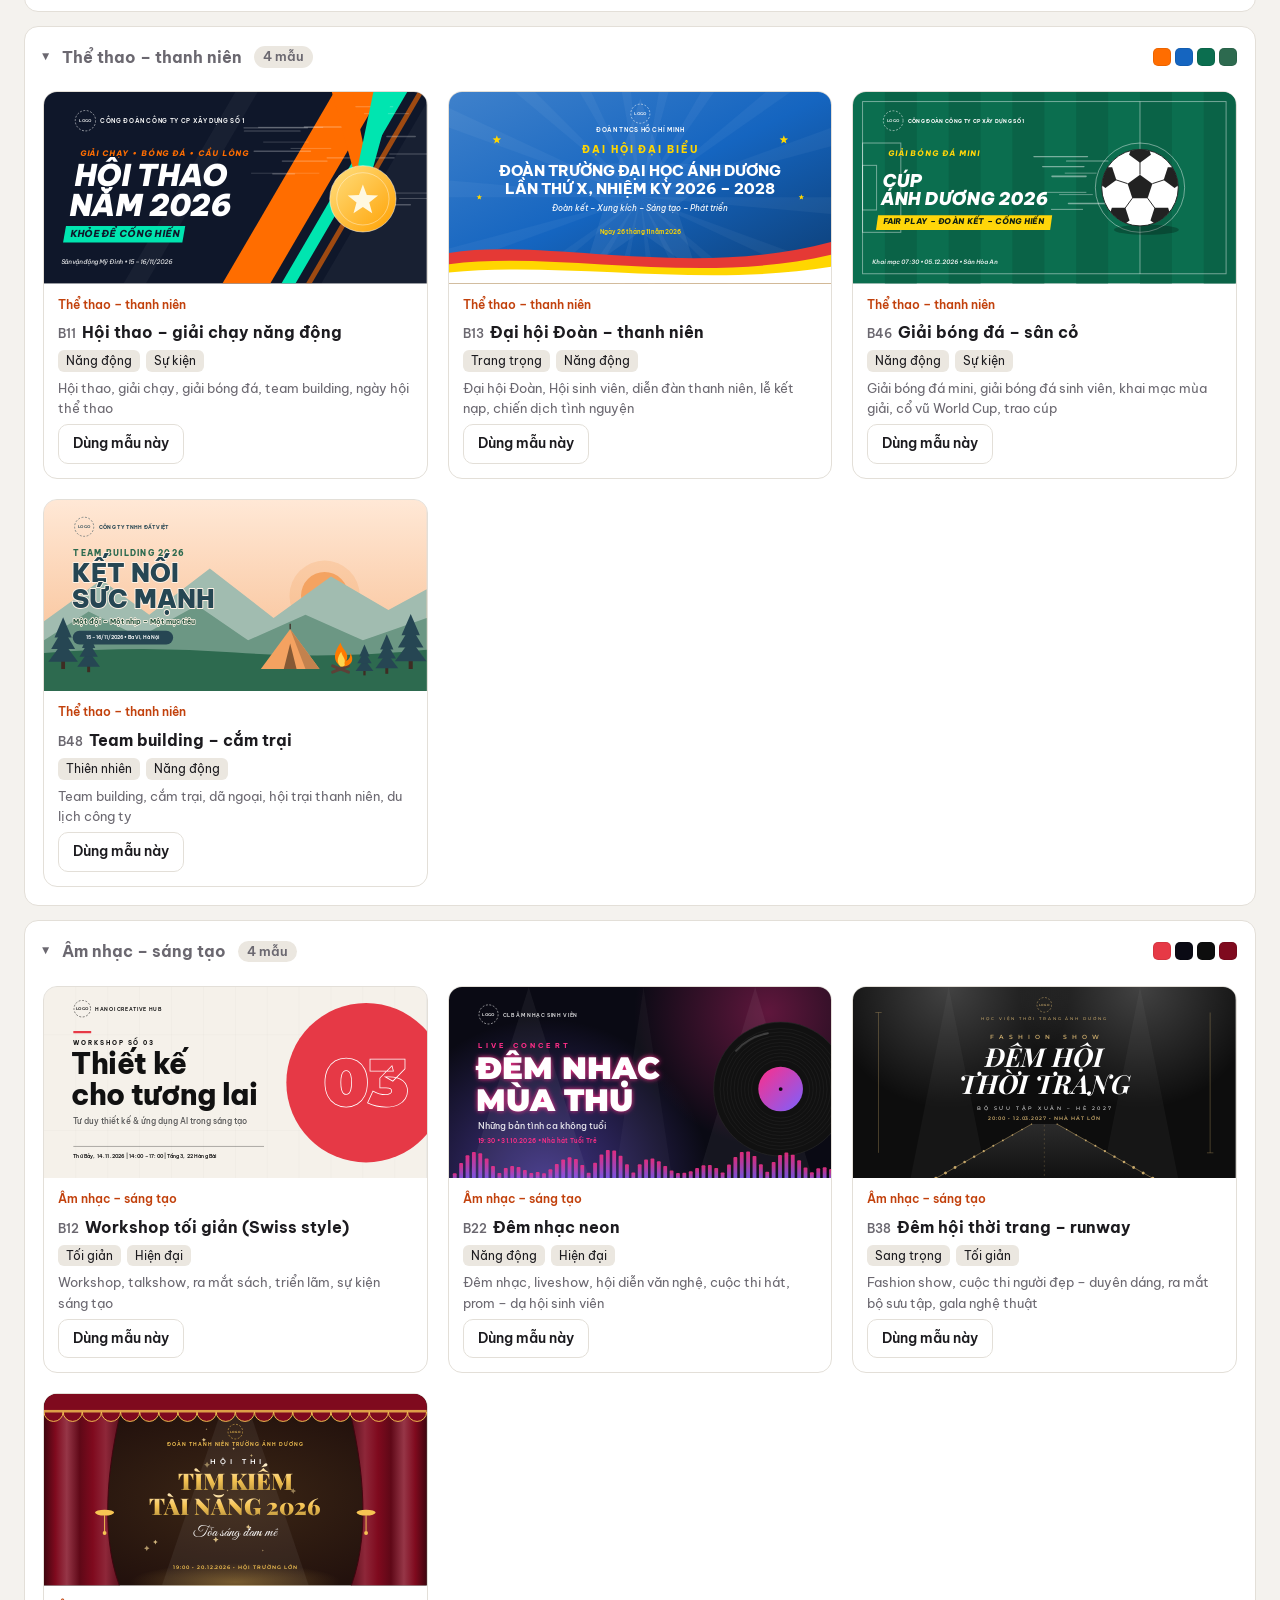
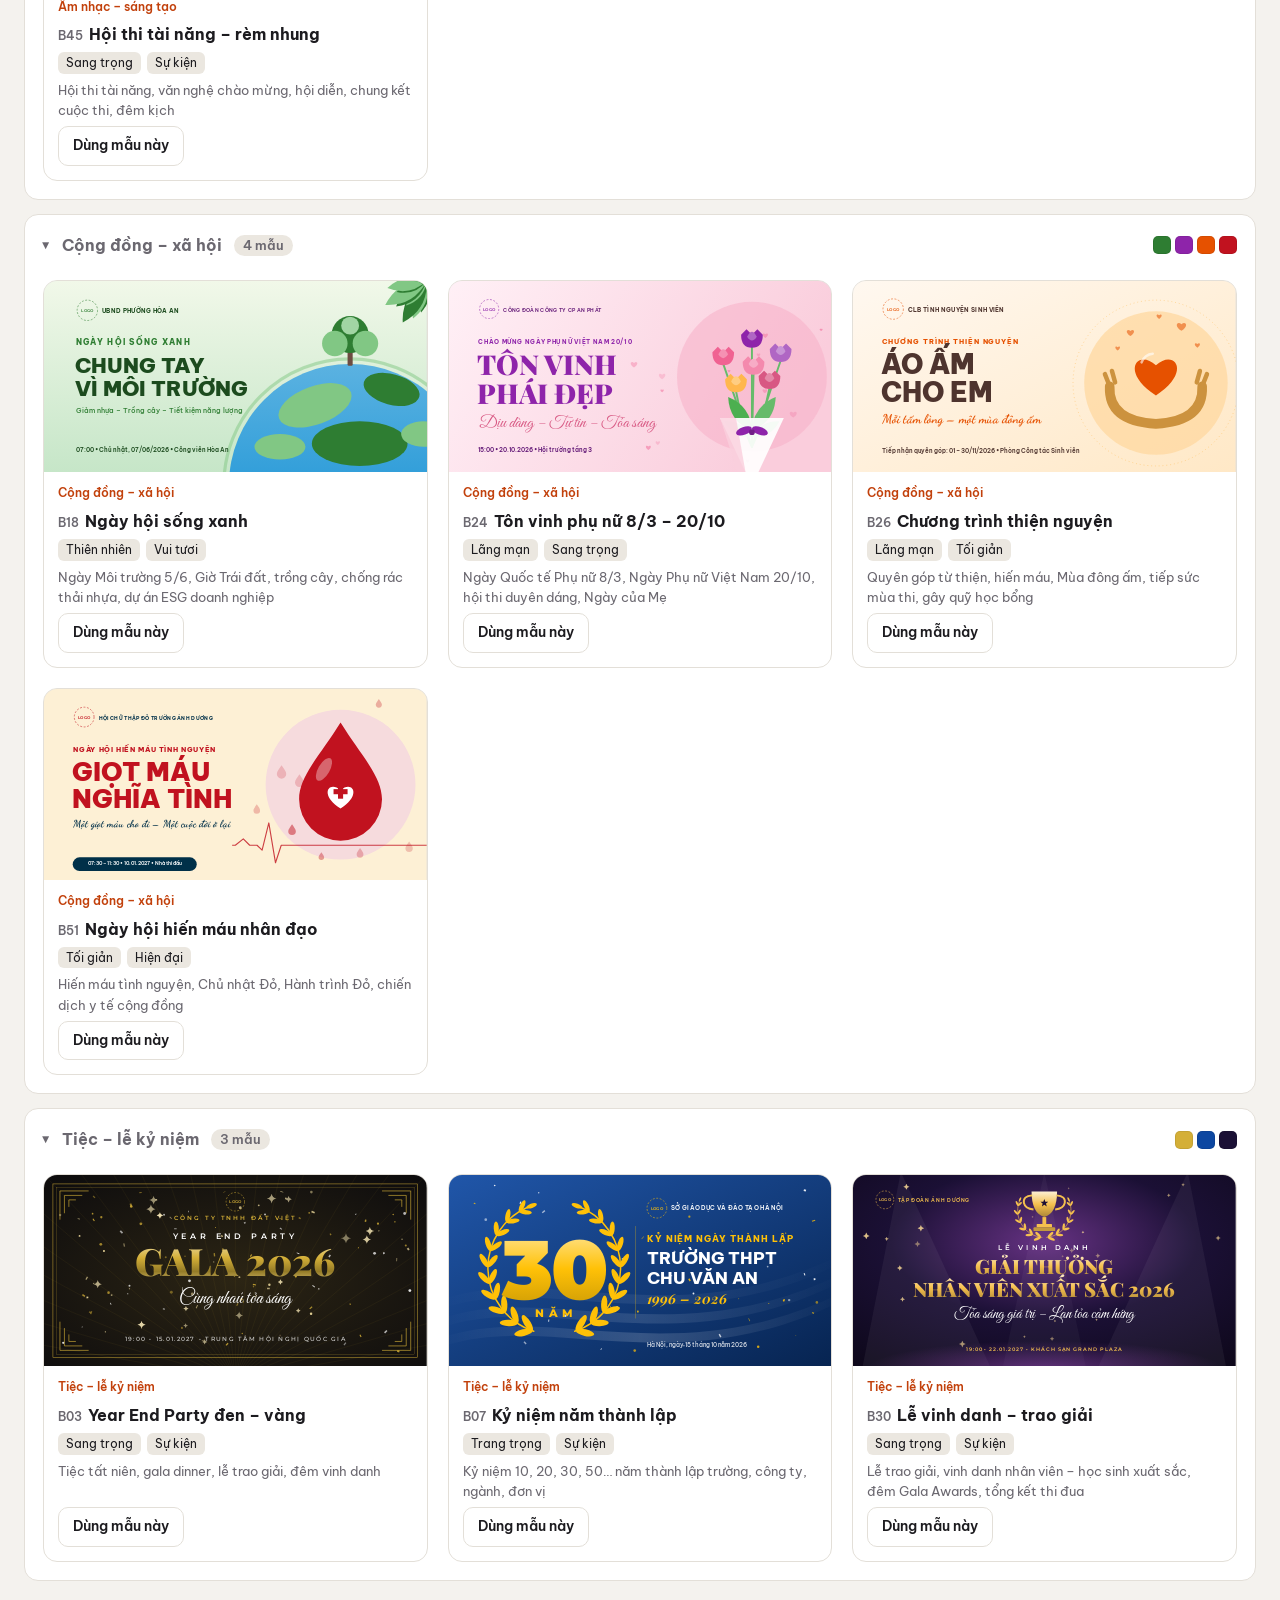
==== commit e365361a: "Thêm 12 mẫu hội nghị – hội thảo trang trọng (B53–B64) - B53 Đỏ – vàng hoa sen, B54 Học thuật trắng –" ====
--- a/thu-vien/index.html
+++ b/thu-vien/index.html
@@ -15,7 +15,7 @@
     <div class="mark" aria-hidden="true"></div>
     <div>
       <h1>Thư viện mẫu Backdrop</h1>
-      <p><span id="nAll">52</span> mẫu backdrop gốc – chỉnh chữ, đổi màu, gắn logo, xuất SVG / PNG / PowerPoint</p>
+      <p><span id="nAll">64</span> mẫu backdrop gốc – chỉnh chữ, đổi màu, gắn logo, xuất SVG / PNG / PowerPoint</p>
     </div>
   </div>
   <nav class="tabs" role="tablist">
@@ -82,6 +82,7 @@
 <script src="js/backdrops2.js"></script>
 <script src="js/backdrops3.js"></script>
 <script src="js/backdrops4.js"></script>
+<script src="js/backdrops5.js"></script>
 <script src="js/topics.js"></script>
 <script src="js/content.js"></script>
 <script src="js/studio.js"></script>
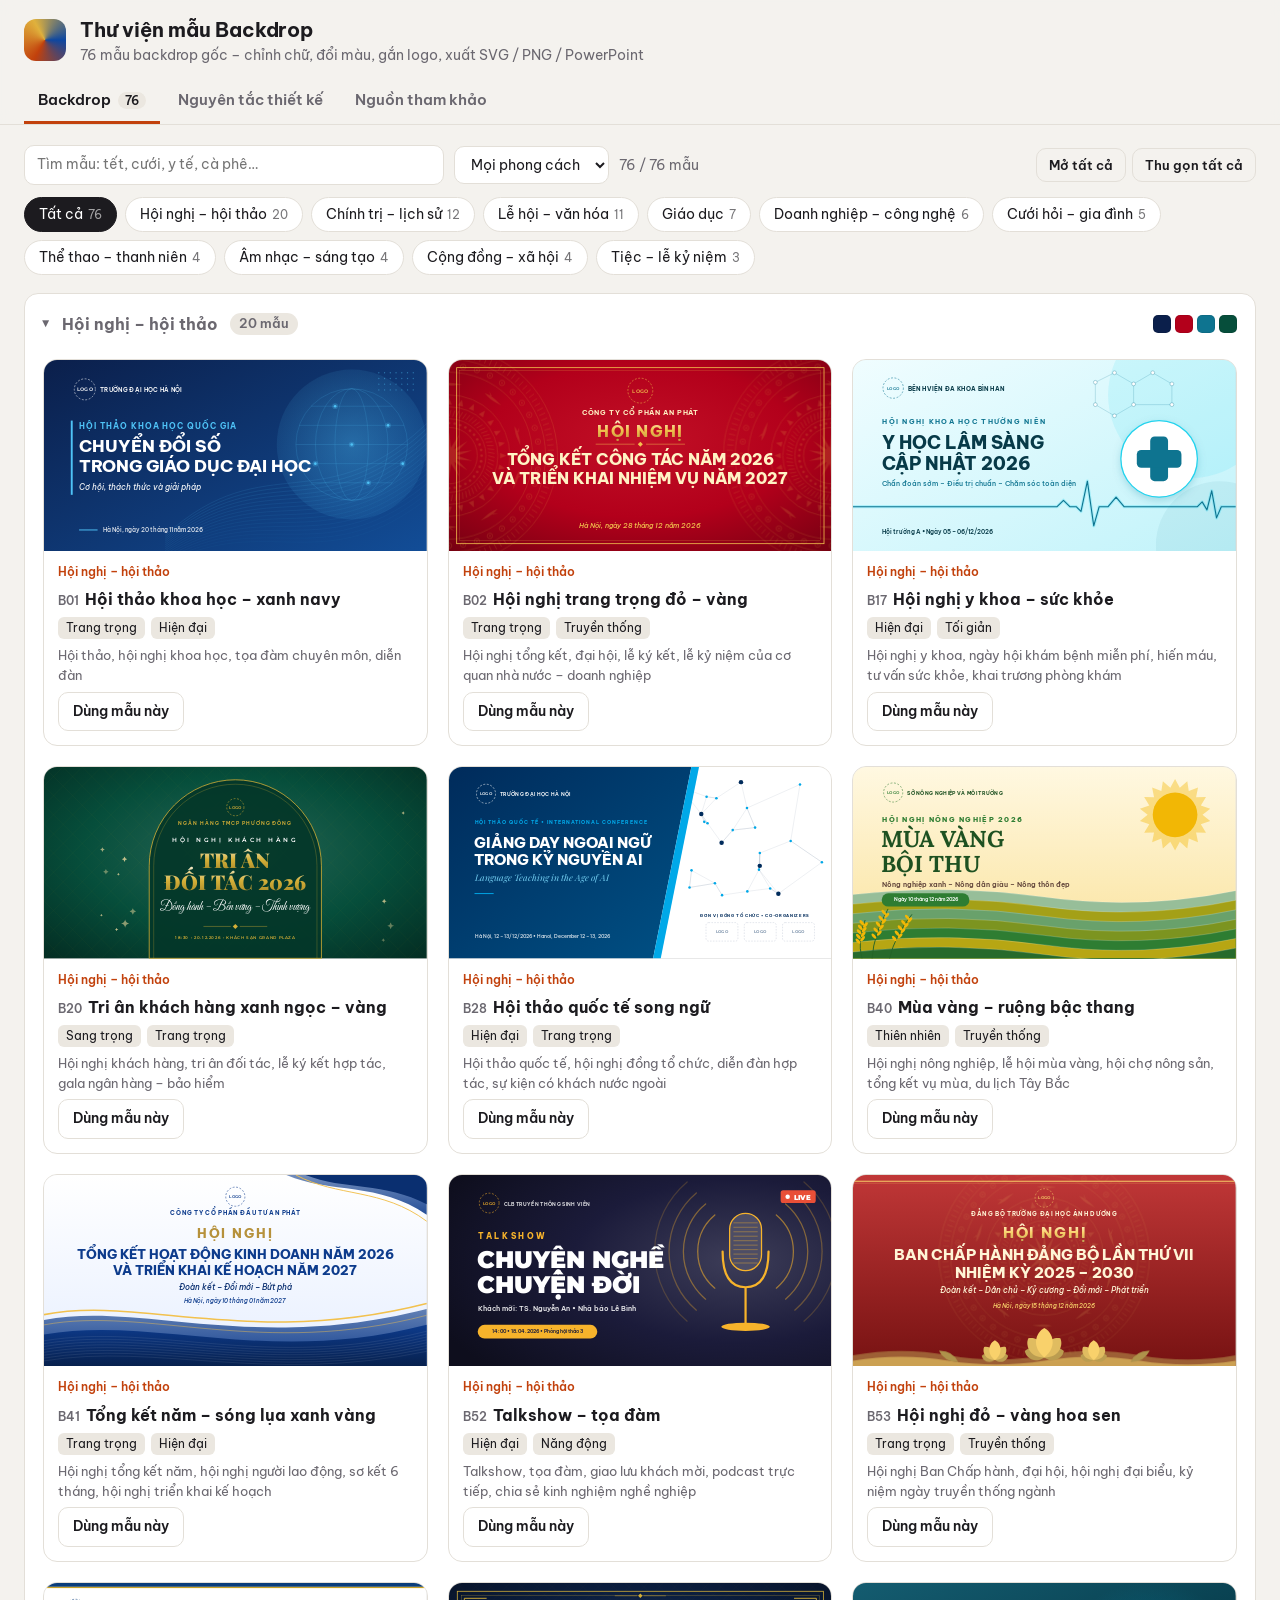
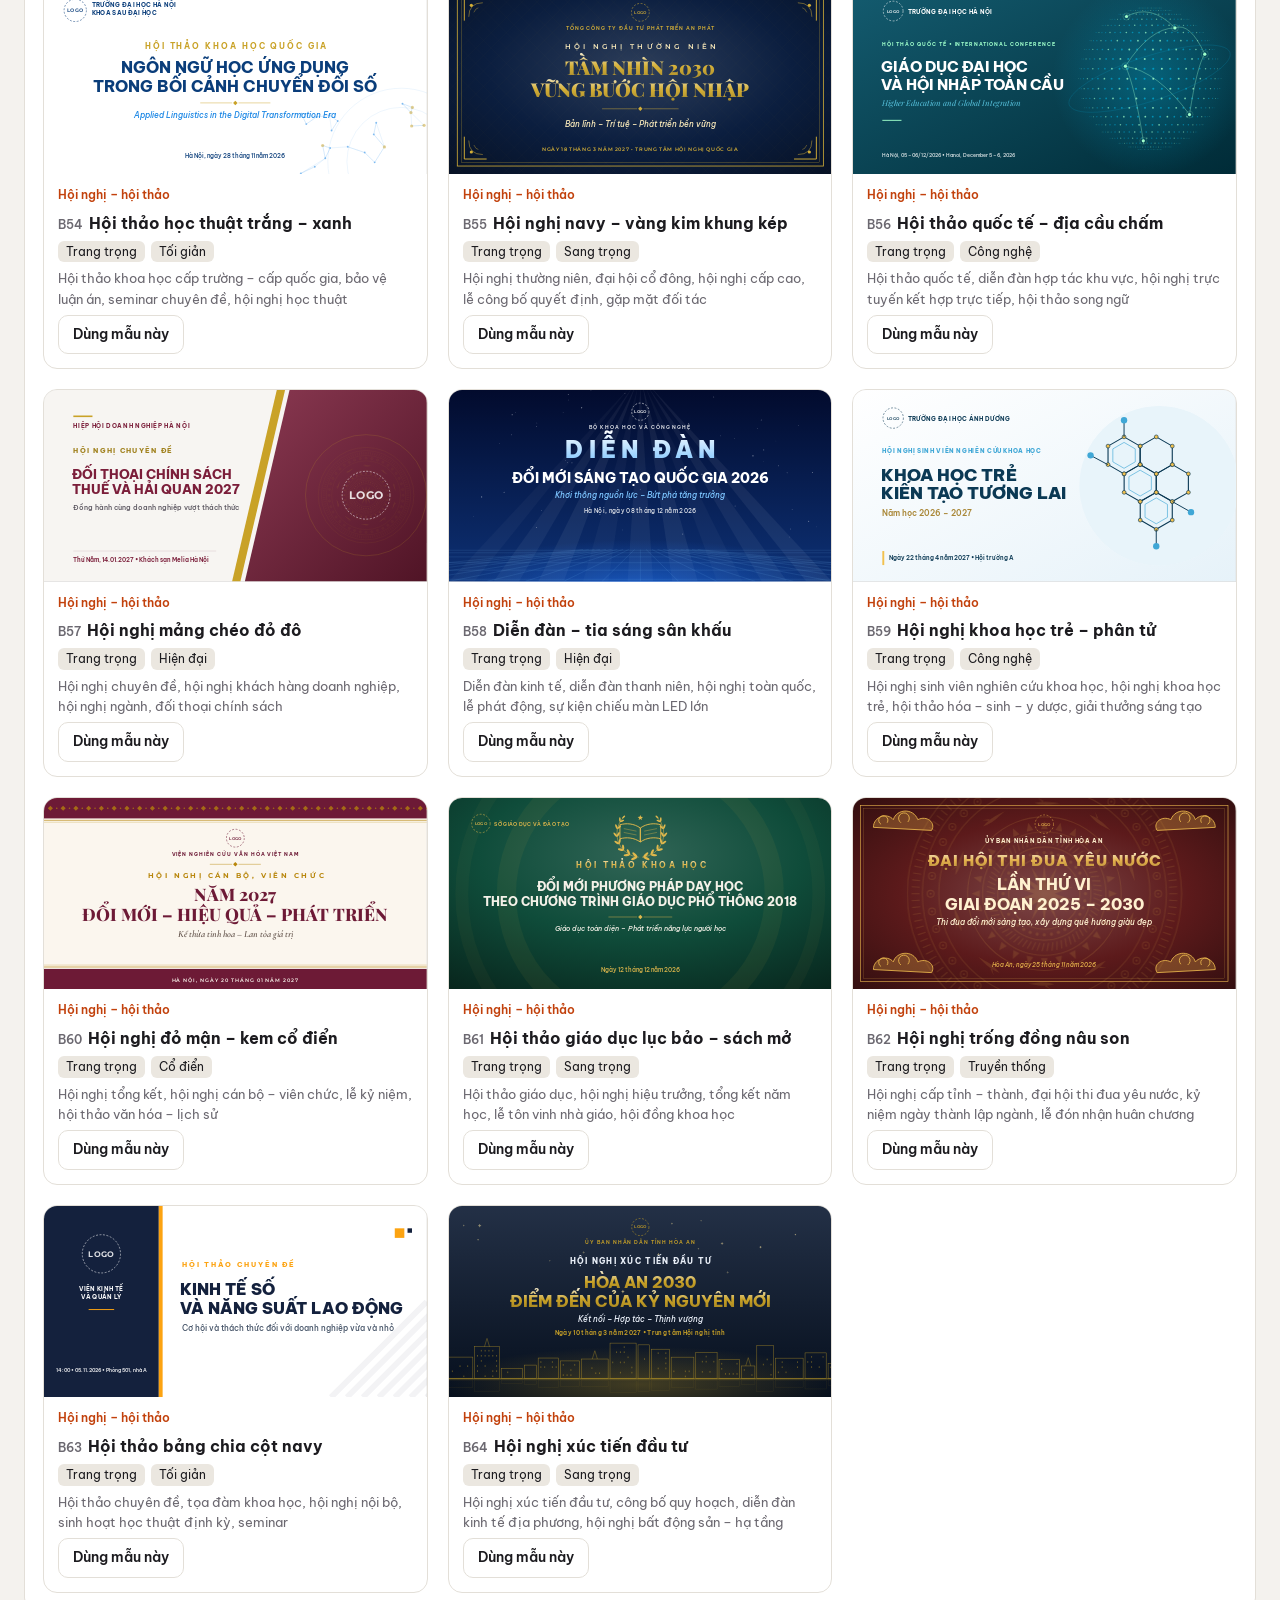
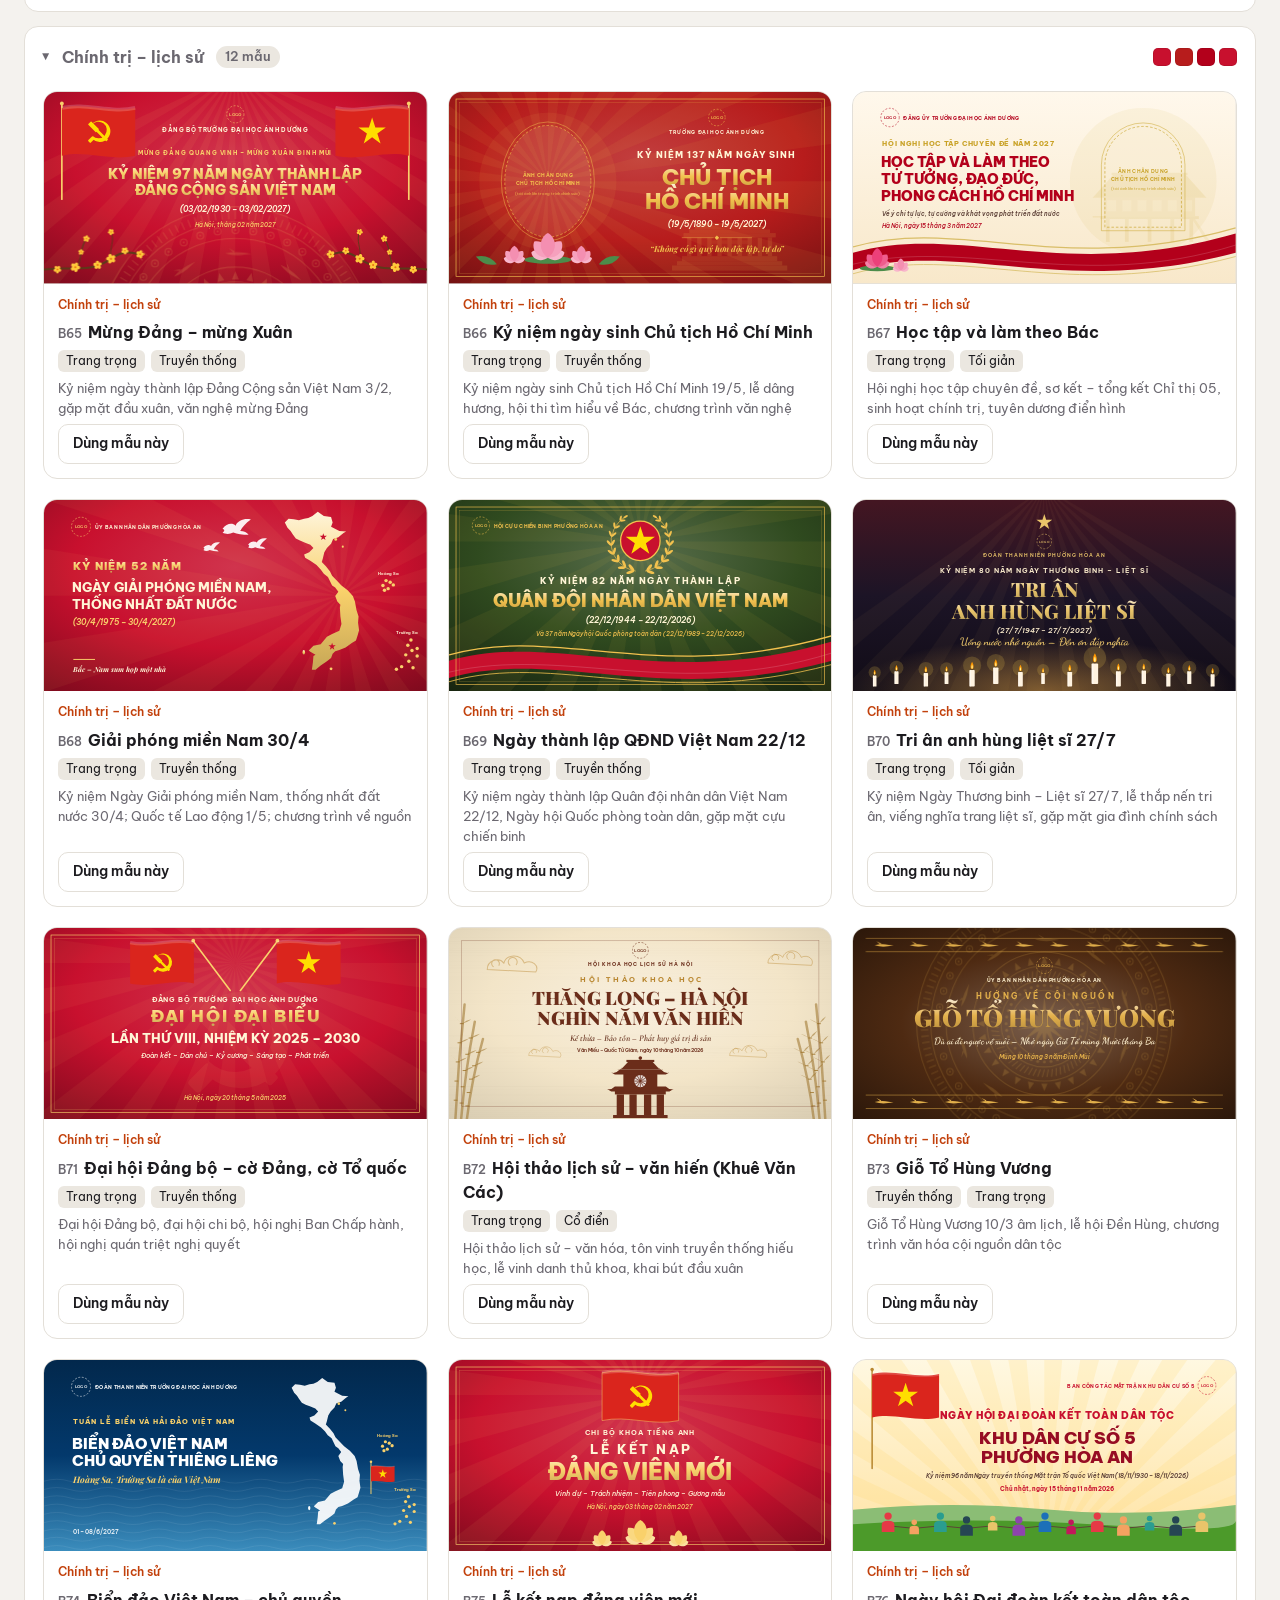
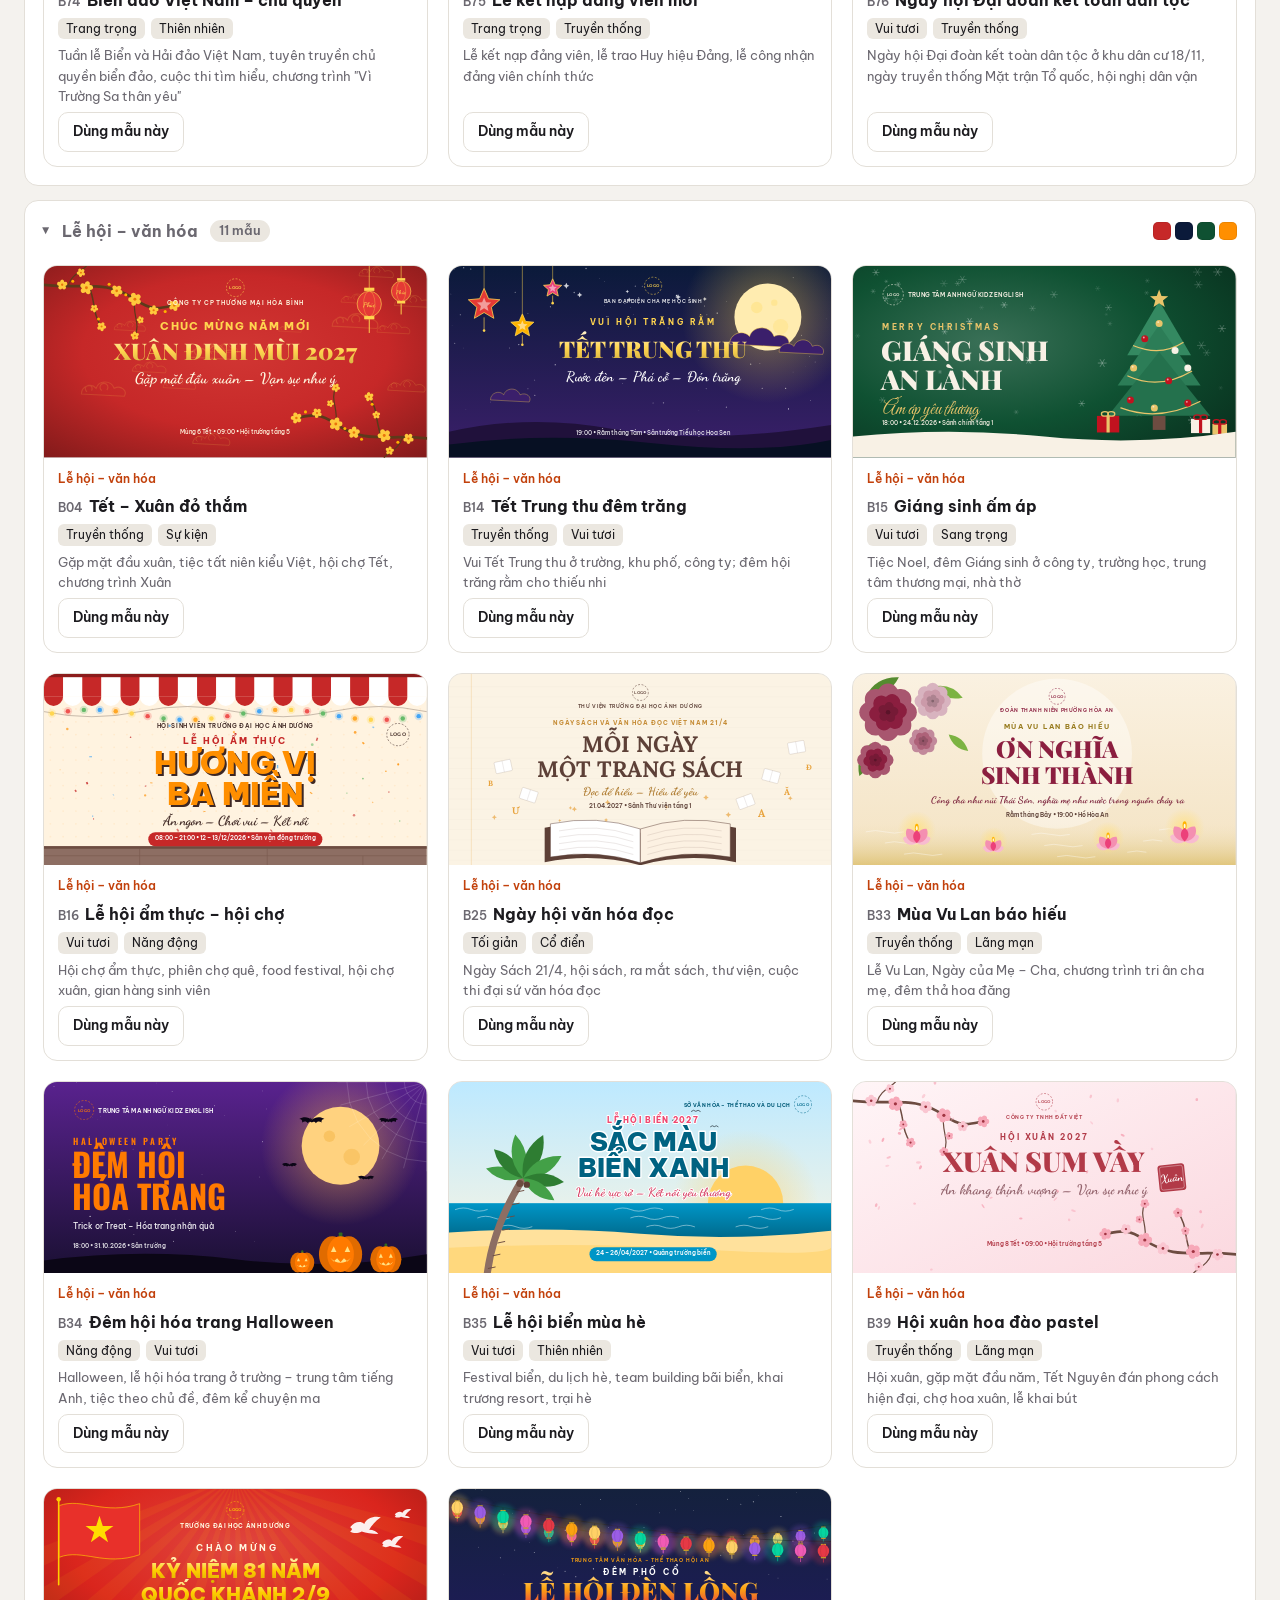
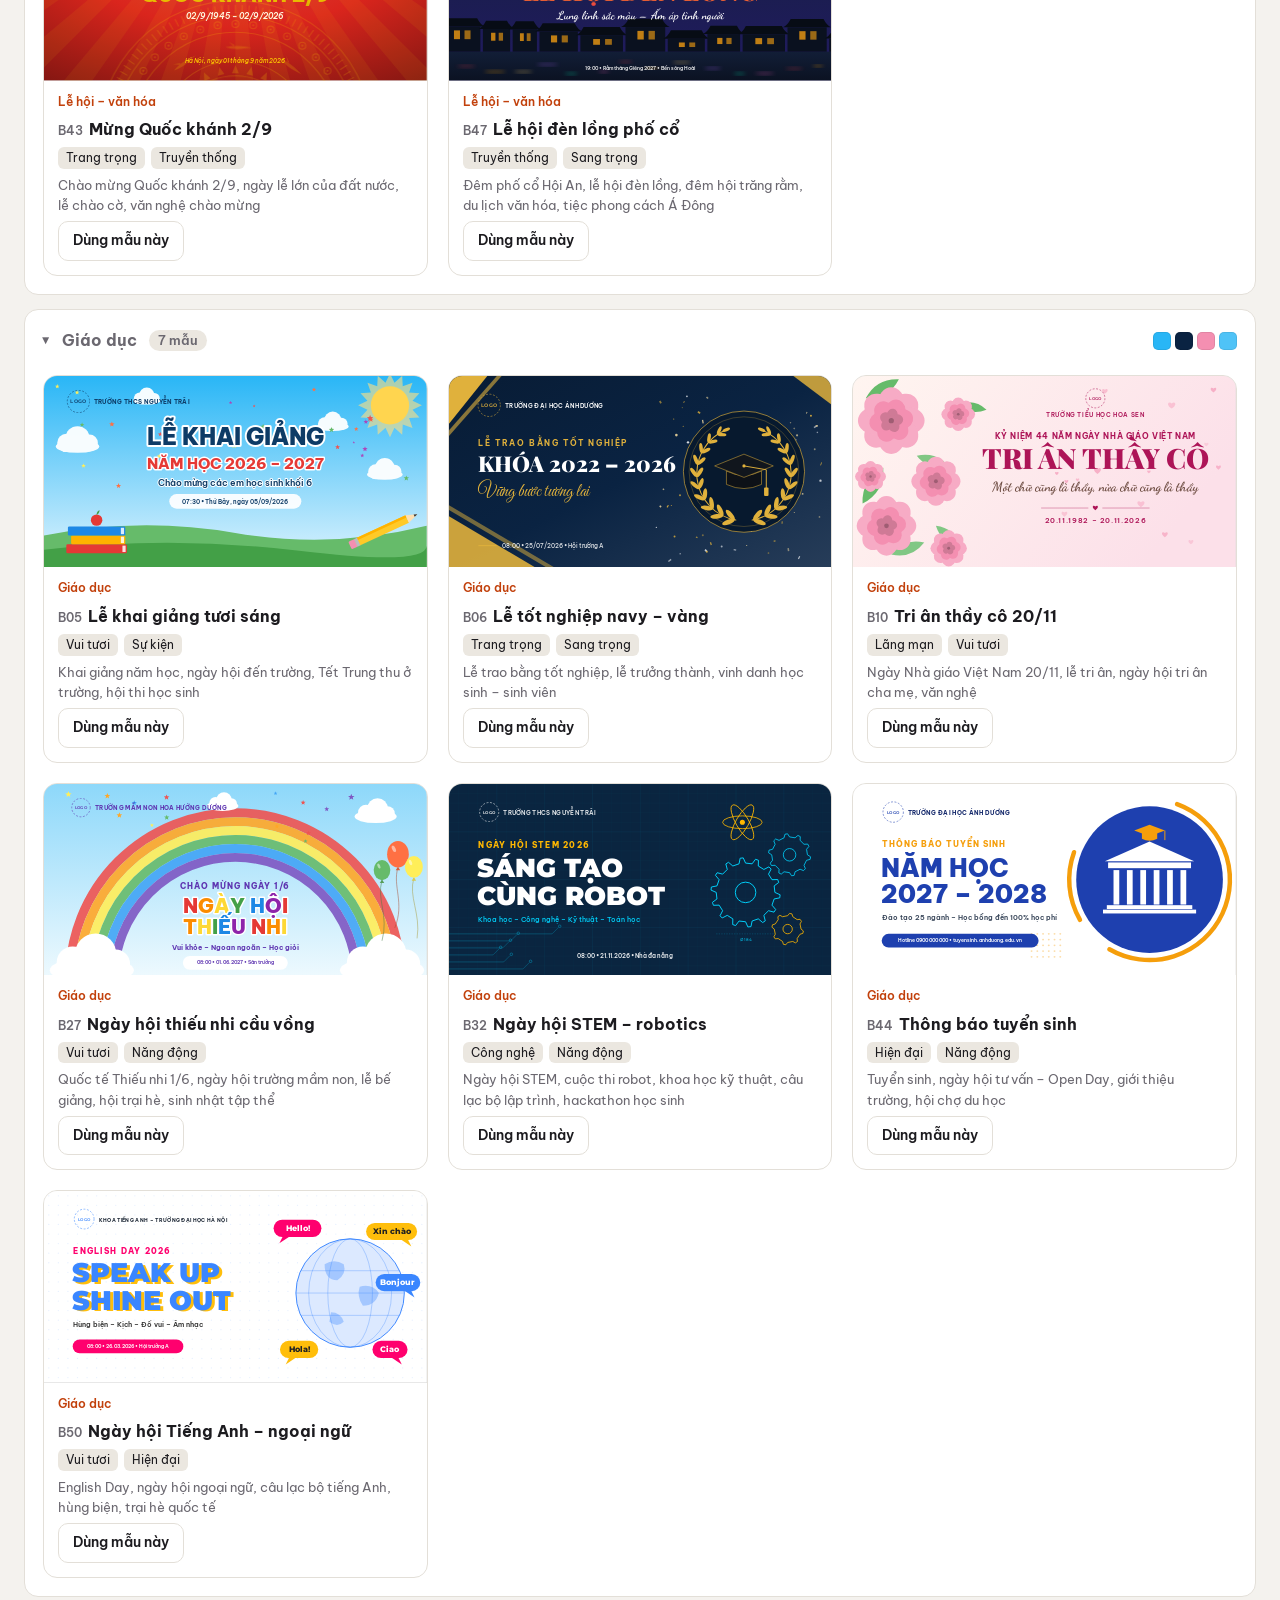
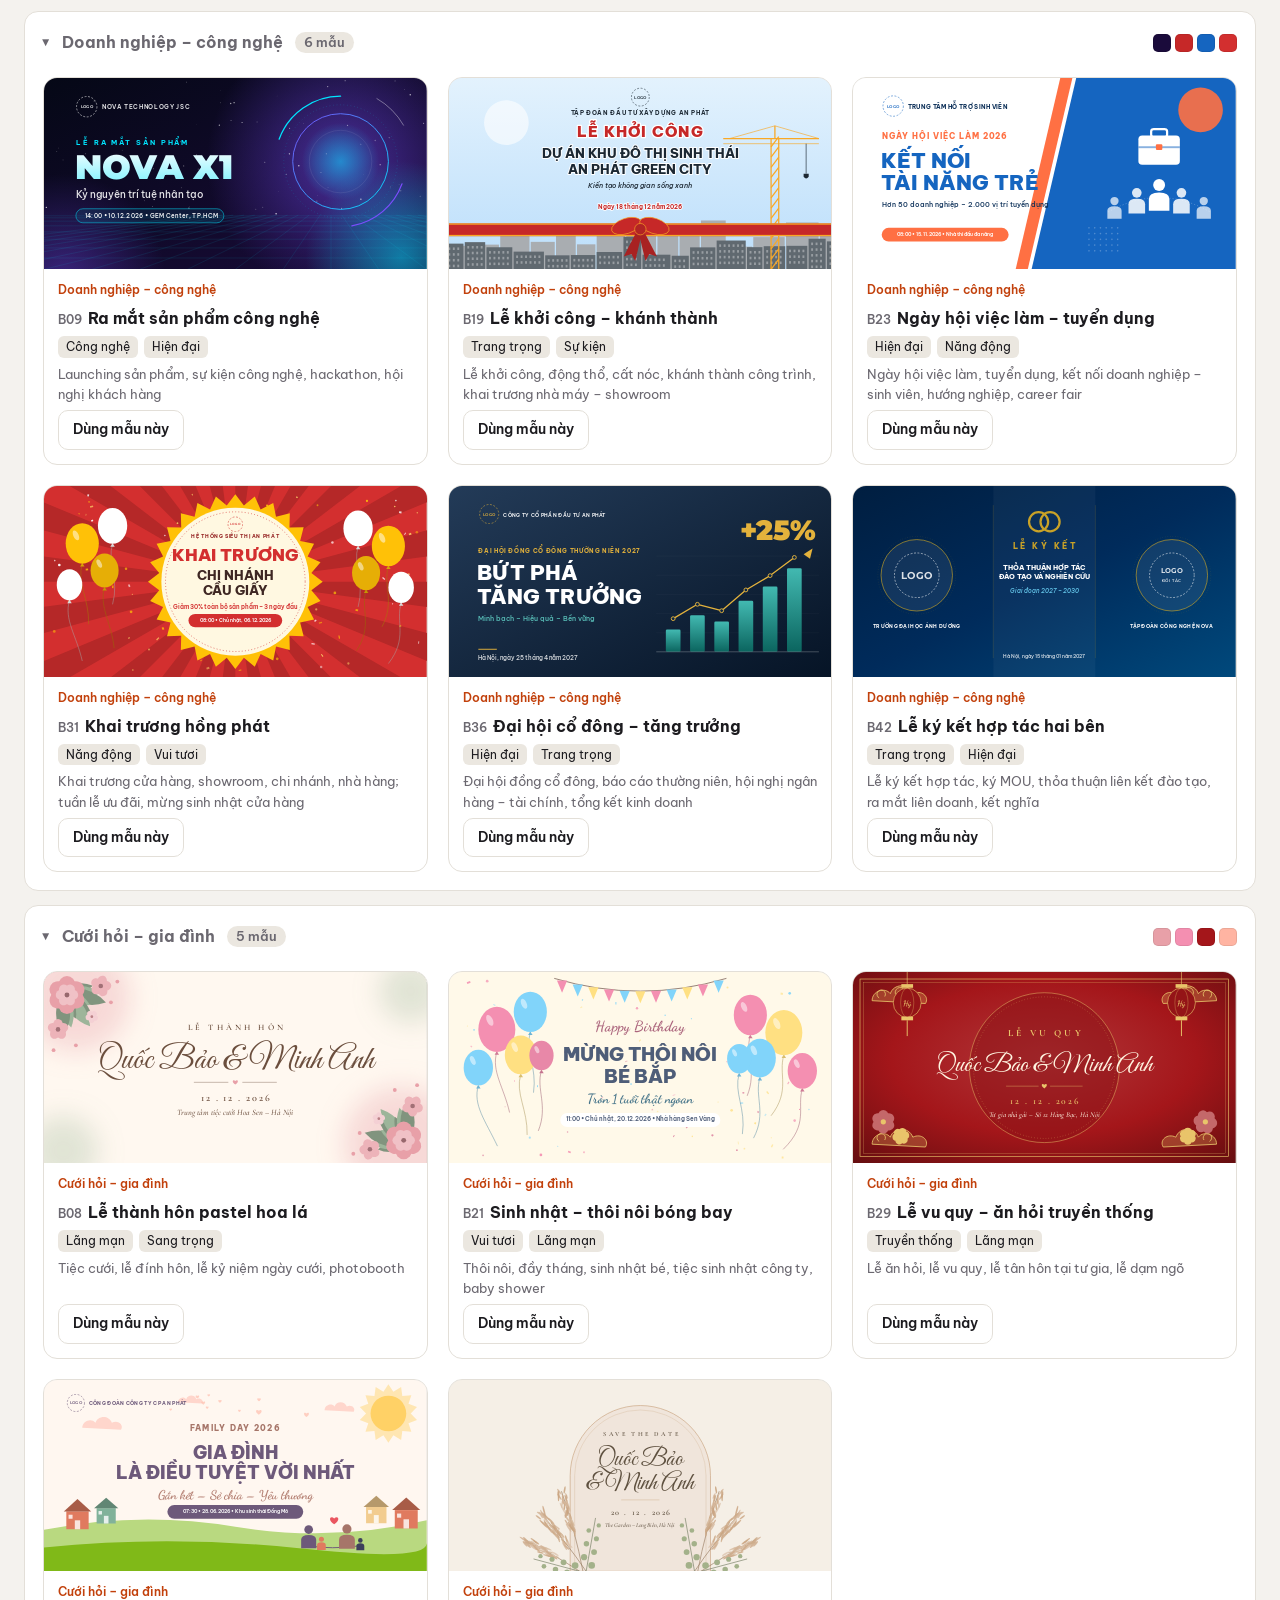
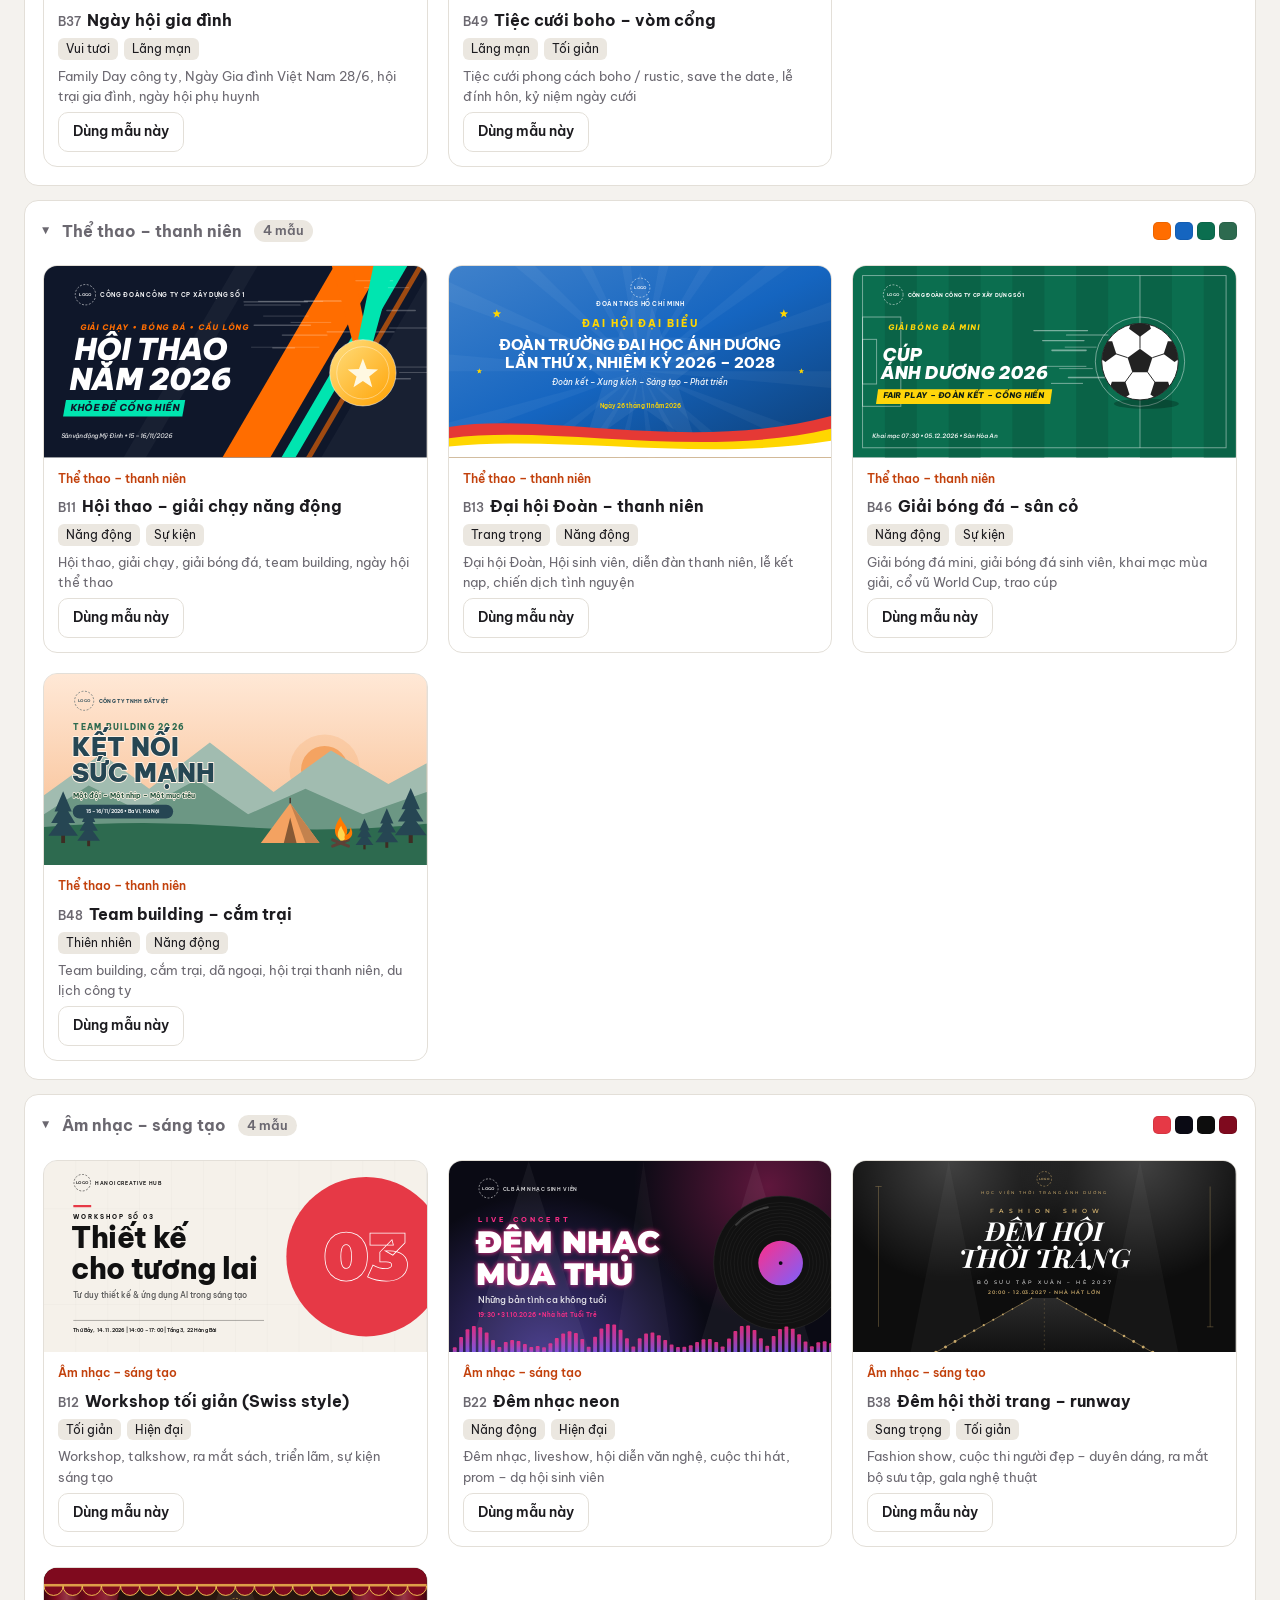
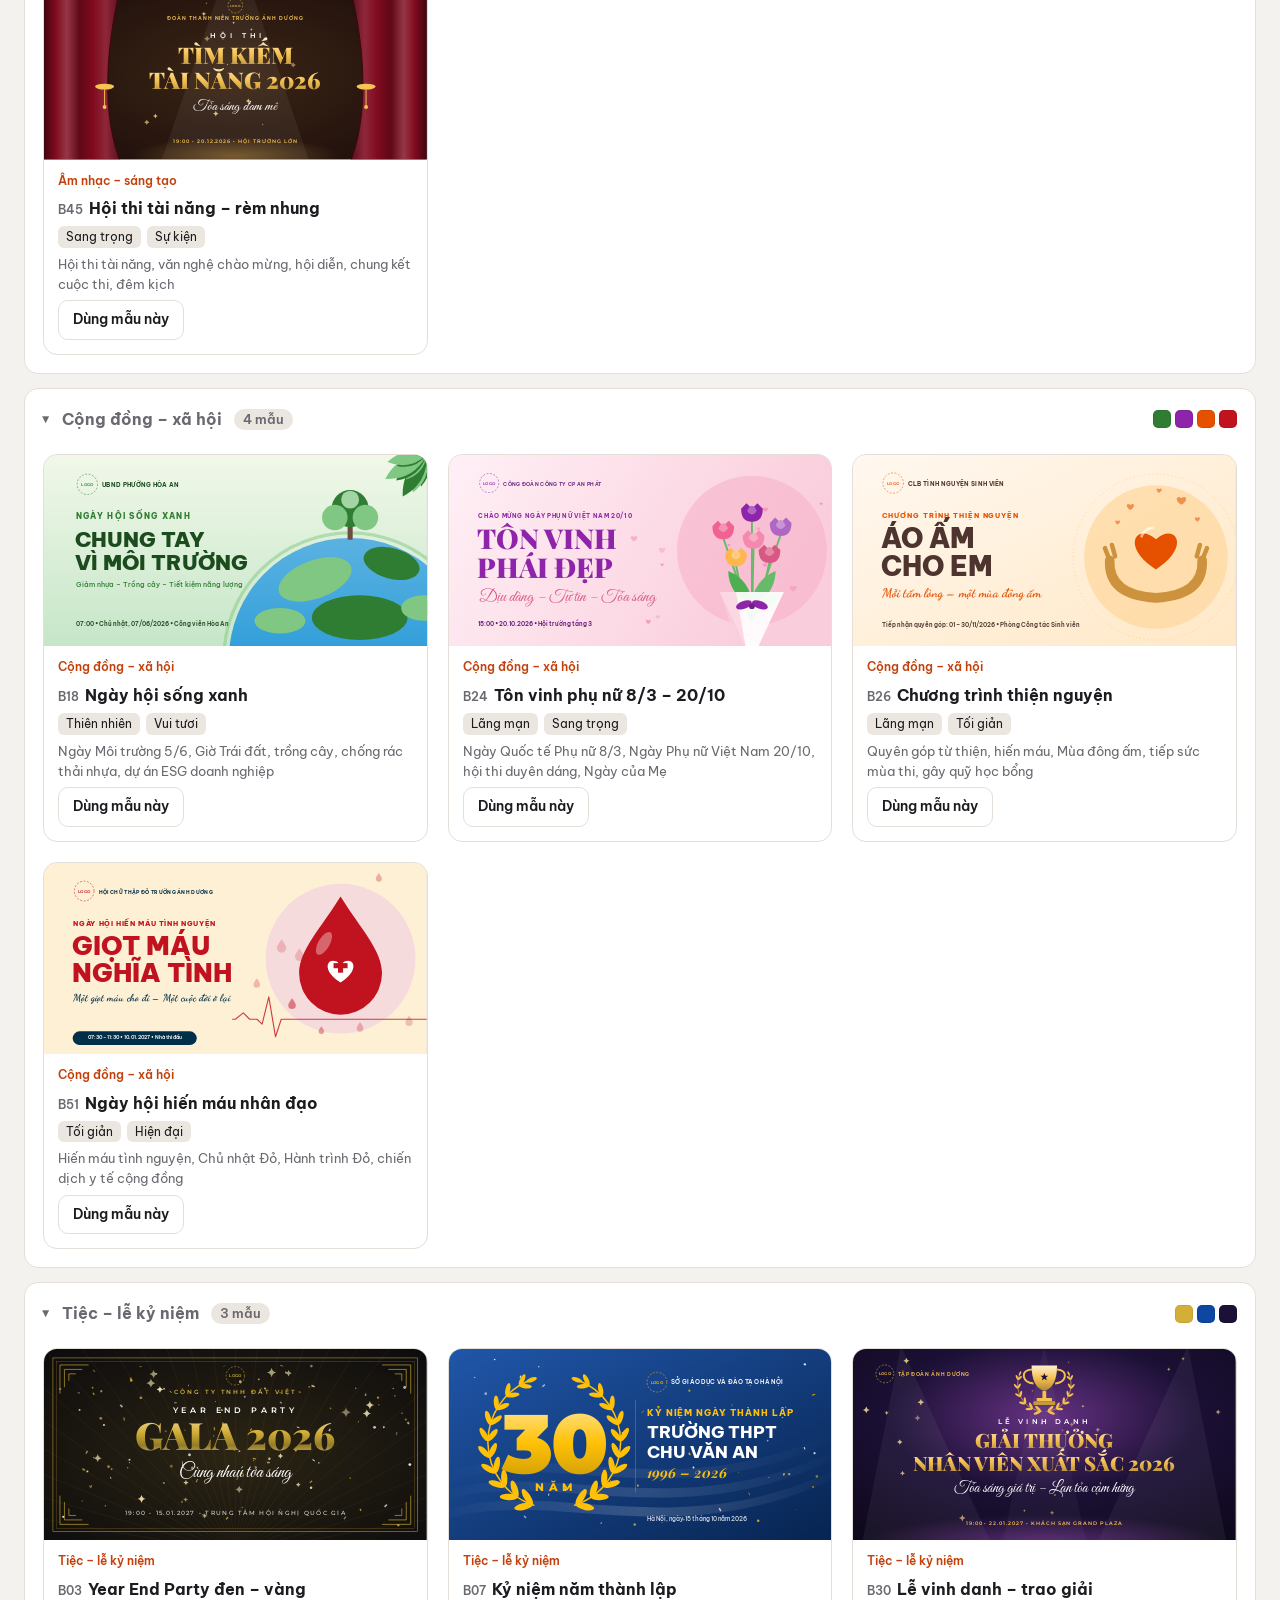
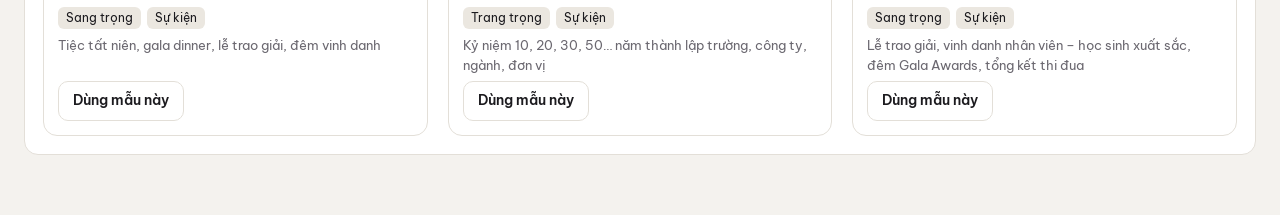
==== commit 8ac97e3e: "Thêm chủ đề chính trị – lịch sử – văn hóa: 12 mẫu, 12 họa tiết, khung ảnh chân dung - symbols.js: cờ" ====
--- a/thu-vien/index.html
+++ b/thu-vien/index.html
@@ -15,7 +15,7 @@
     <div class="mark" aria-hidden="true"></div>
     <div>
       <h1>Thư viện mẫu Backdrop</h1>
-      <p><span id="nAll">64</span> mẫu backdrop gốc – chỉnh chữ, đổi màu, gắn logo, xuất SVG / PNG / PowerPoint</p>
+      <p><span id="nAll">76</span> mẫu backdrop gốc – chỉnh chữ, đổi màu, gắn logo, xuất SVG / PNG / PowerPoint</p>
     </div>
   </div>
   <nav class="tabs" role="tablist">
@@ -78,16 +78,19 @@
 </div>
 
 <script src="js/core.js"></script>
+<script src="js/symbols.js"></script>
 <script src="js/backdrops.js"></script>
 <script src="js/backdrops2.js"></script>
 <script src="js/backdrops3.js"></script>
 <script src="js/backdrops4.js"></script>
 <script src="js/backdrops5.js"></script>
+<script src="js/backdrops6.js"></script>
 <script src="js/topics.js"></script>
 <script src="js/content.js"></script>
 <script src="js/studio.js"></script>
 <script src="js/motifs.js"></script>
 <script src="js/motifs2.js"></script>
+<script src="js/motifs3.js"></script>
 <script src="js/app.js"></script>
 </body>
 </html>
